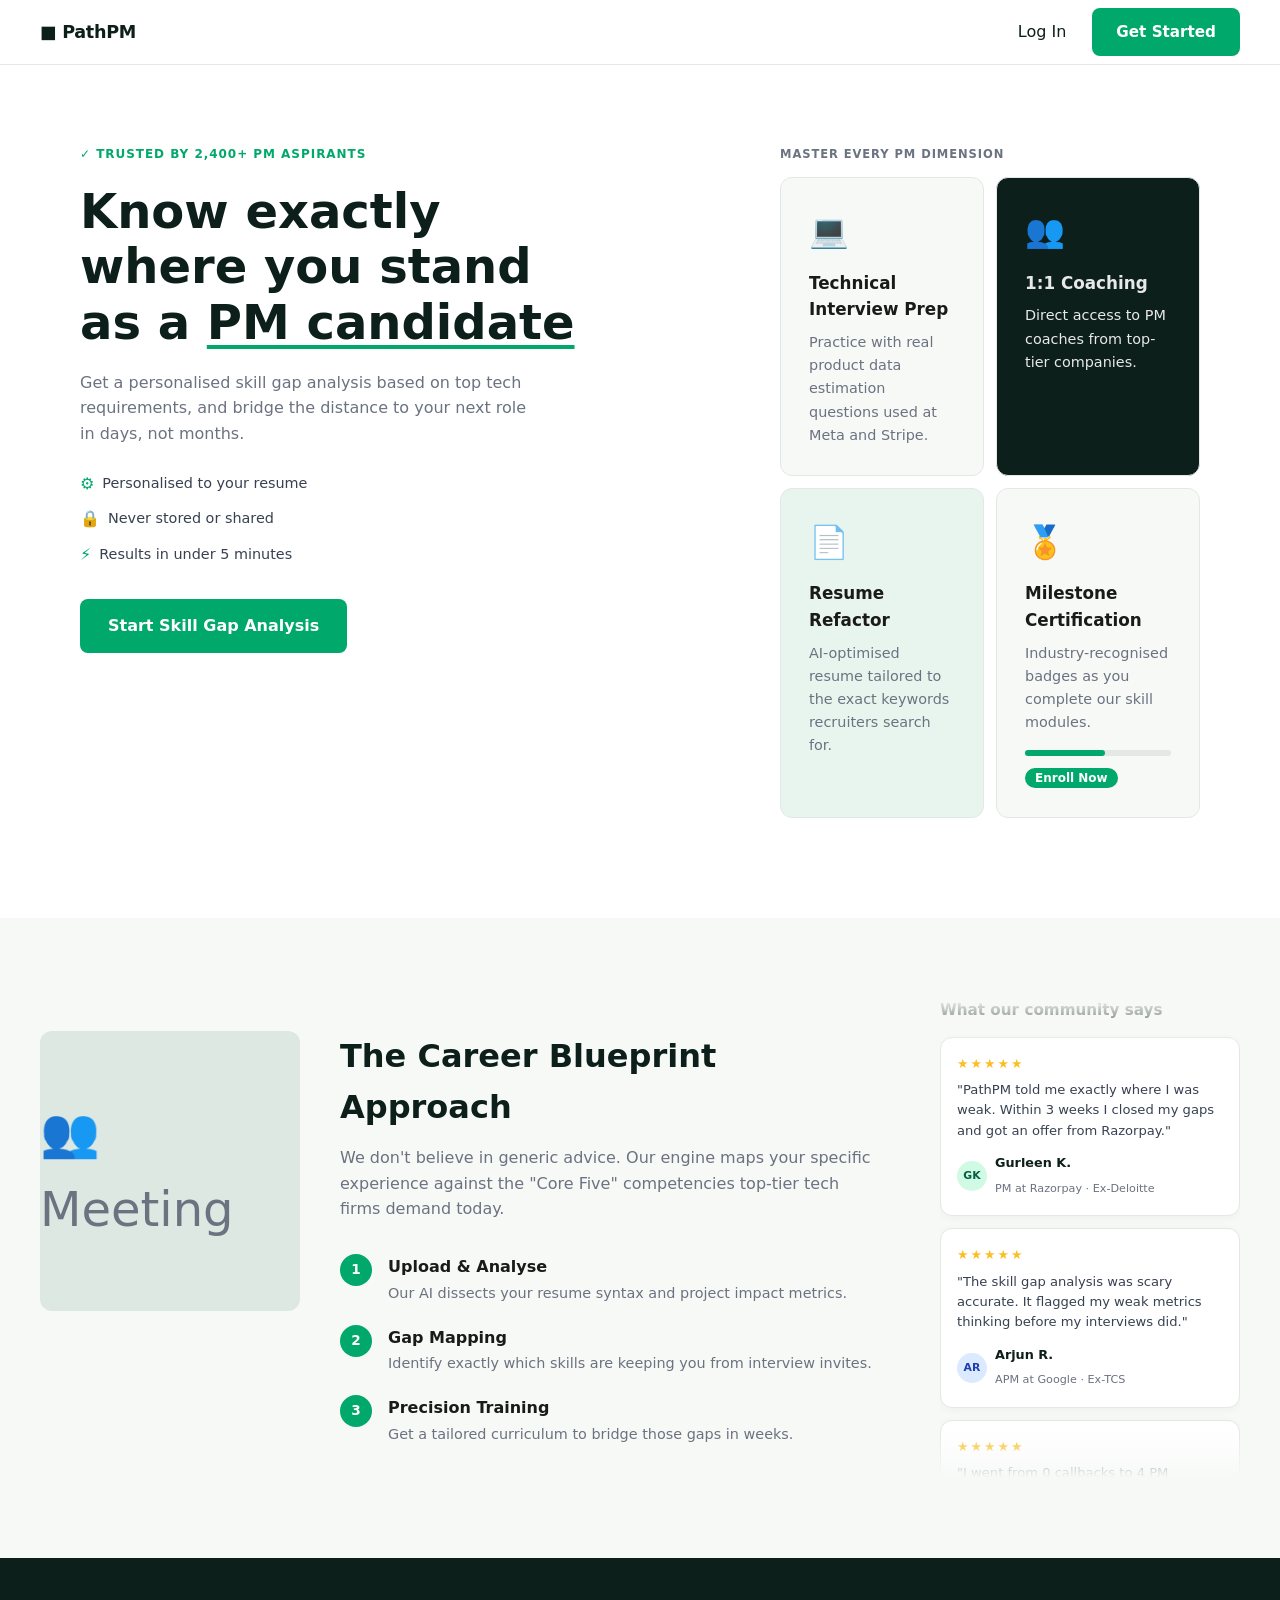
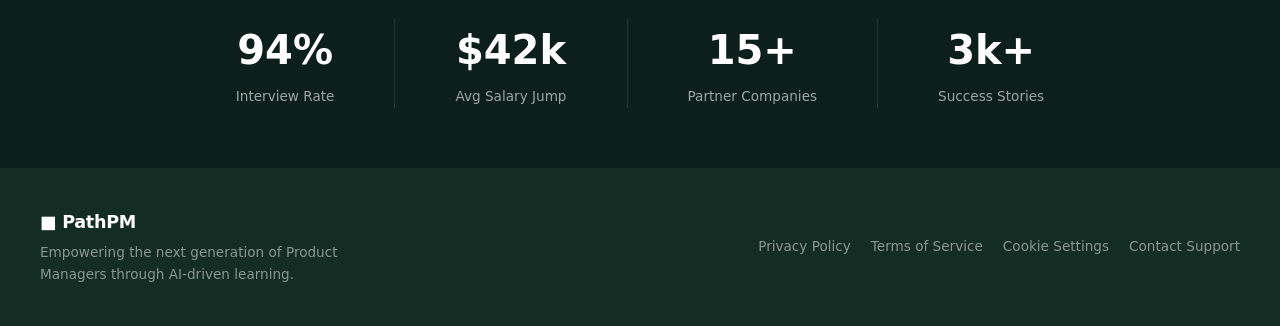
==== index.html @ 82db9204 "Initial commit: PathPM web app" ====
<!DOCTYPE html>
<html lang="en">
<head>
  <meta charset="UTF-8" />
  <meta name="viewport" content="width=device-width, initial-scale=1.0" />
  <title>PathPM – Know Your PM Standing</title>
  <link rel="stylesheet" href="styles.css" />
</head>
<body>

  <!-- NAV -->
  <nav class="navbar">
    <div class="nav-inner">
      <a href="index.html" class="logo">&#9632; PathPM</a>
      <div class="nav-actions">
        <a href="auth.html" class="btn-ghost">Log In</a>
        <a href="auth.html" class="btn-primary">Get Started</a>
      </div>
    </div>
  </nav>

  <!-- HERO -->
  <section class="hero">
    <div class="hero-left">
      <p class="trusted-badge">&#10003; TRUSTED BY 2,400+ PM ASPIRANTS</p>
      <h1>Know exactly where you stand as a <span class="underline-green">PM candidate</span></h1>
      <p class="hero-sub">Get a personalised skill gap analysis based on top tech requirements, and bridge the distance to your next role in days, not months.</p>
      <ul class="hero-features">
        <li><span class="icon-green">&#9881;</span> Personalised to your resume</li>
        <li><span class="icon-green">&#128274;</span> Never stored or shared</li>
        <li><span class="icon-green">&#9889;</span> Results in under 5 minutes</li>
      </ul>
      <div class="hero-ctas">
        <a href="auth.html" class="btn-primary large">Start Skill Gap Analysis</a>
      </div>
    </div>

    <!-- MASTER EVERY PM DIMENSION -->
    <div class="hero-right hero-dim-right">
      <p class="dim-hero-label"><strong>Master every PM dimension</strong></p>
      <div class="dim-grid-hero">
        <div class="dim-card light">
          <div class="dim-icon">&#128187;</div>
          <h3>Technical Interview Prep</h3>
          <p>Practice with real product data estimation questions used at Meta and Stripe.</p>
        </div>
        <div class="dim-card dark">
          <div class="dim-icon">&#128101;</div>
          <h3>1:1 Coaching</h3>
          <p>Direct access to PM coaches from top-tier companies.</p>
        </div>
        <div class="dim-card mid">
          <div class="dim-icon">&#128196;</div>
          <h3>Resume Refactor</h3>
          <p>AI-optimised resume tailored to the exact keywords recruiters search for.</p>
        </div>
        <div class="dim-card light">
          <div class="dim-icon">&#127941;</div>
          <h3>Milestone Certification</h3>
          <p>Industry-recognised badges as you complete our skill modules.</p>
          <div class="cert-bar"><div class="cert-fill"></div></div>
          <span class="cert-tag">Enroll Now</span>
        </div>
      </div>
    </div>
  </section>

  <!-- BLUEPRINT + TESTIMONIALS -->
  <section class="blueprint">
    <div class="section-inner blueprint-with-testimonials">

      <div class="blueprint-block">
        <div class="blueprint-img">
          <div class="img-placeholder">&#128101; Meeting</div>
        </div>
        <div class="blueprint-content">
          <h2>The Career Blueprint Approach</h2>
          <p class="blueprint-sub">We don't believe in generic advice. Our engine maps your specific experience against the "Core Five" competencies top-tier tech firms demand today.</p>
          <ol class="steps">
            <li>
              <span class="step-num">1</span>
              <div>
                <strong>Upload &amp; Analyse</strong>
                <p>Our AI dissects your resume syntax and project impact metrics.</p>
              </div>
            </li>
            <li>
              <span class="step-num">2</span>
              <div>
                <strong>Gap Mapping</strong>
                <p>Identify exactly which skills are keeping you from interview invites.</p>
              </div>
            </li>
            <li>
              <span class="step-num">3</span>
              <div>
                <strong>Precision Training</strong>
                <p>Get a tailored curriculum to bridge those gaps in weeks.</p>
              </div>
            </li>
          </ol>
        </div>
      </div>

      <!-- TESTIMONIALS TICKER -->
      <div class="testimonials-ticker blueprint-ticker">
        <p class="ticker-heading">What our community says</p>
        <div class="ticker-track">
          <div class="tcard">
            <div class="tcard-stars">&#9733;&#9733;&#9733;&#9733;&#9733;</div>
            <p>"PathPM told me exactly where I was weak. Within 3 weeks I closed my gaps and got an offer from Razorpay."</p>
            <div class="tcard-author">
              <div class="tcard-avatar" style="background:#d1fae5;color:#065f46;">GK</div>
              <div><strong>Gurleen K.</strong><span>PM at Razorpay · Ex-Deloitte</span></div>
            </div>
          </div>
          <div class="tcard">
            <div class="tcard-stars">&#9733;&#9733;&#9733;&#9733;&#9733;</div>
            <p>"The skill gap analysis was scary accurate. It flagged my weak metrics thinking before my interviews did."</p>
            <div class="tcard-author">
              <div class="tcard-avatar" style="background:#dbeafe;color:#1e40af;">AR</div>
              <div><strong>Arjun R.</strong><span>APM at Google · Ex-TCS</span></div>
            </div>
          </div>
          <div class="tcard">
            <div class="tcard-stars">&#9733;&#9733;&#9733;&#9733;&#9733;</div>
            <p>"I went from 0 callbacks to 4 PM interviews in a month. The tailored resume alone was worth it."</p>
            <div class="tcard-author">
              <div class="tcard-avatar" style="background:#fce7f3;color:#9d174d;">SM</div>
              <div><strong>Sneha M.</strong><span>PM at Swiggy · Ex-Infosys</span></div>
            </div>
          </div>
          <div class="tcard">
            <div class="tcard-stars">&#9733;&#9733;&#9733;&#9733;&#9733;</div>
            <p>"The AI conversation felt like talking to a senior PM who actually understood my background. Not a generic chatbot."</p>
            <div class="tcard-author">
              <div class="tcard-avatar" style="background:#ffedd5;color:#9a3412;">RV</div>
              <div><strong>Rahul V.</strong><span>Growth PM at CRED · Ex-Wipro</span></div>
            </div>
          </div>
          <div class="tcard">
            <div class="tcard-stars">&#9733;&#9733;&#9733;&#9733;&#9733;</div>
            <p>"$42k salary jump in 8 months. PathPM's roadmap kept me on track even when I felt like giving up."</p>
            <div class="tcard-author">
              <div class="tcard-avatar" style="background:#f3e8ff;color:#6b21a8;">PT</div>
              <div><strong>Priya T.</strong><span>Senior PM at Flipkart</span></div>
            </div>
          </div>
          <div class="tcard">
            <div class="tcard-stars">&#9733;&#9733;&#9733;&#9733;&#9733;</div>
            <p>"Coming from a non-tech background I was intimidated. PathPM built my confidence step by step. Landed FAANG."</p>
            <div class="tcard-author">
              <div class="tcard-avatar" style="background:#fef9c3;color:#713f12;">KS</div>
              <div><strong>Karan S.</strong><span>PM at Amazon · Ex-Banking</span></div>
            </div>
          </div>
          <!-- Duplicate for seamless loop -->
          <div class="tcard">
            <div class="tcard-stars">&#9733;&#9733;&#9733;&#9733;&#9733;</div>
            <p>"PathPM told me exactly where I was weak. Within 3 weeks I closed my gaps and got an offer from Razorpay."</p>
            <div class="tcard-author">
              <div class="tcard-avatar" style="background:#d1fae5;color:#065f46;">GK</div>
              <div><strong>Gurleen K.</strong><span>PM at Razorpay · Ex-Deloitte</span></div>
            </div>
          </div>
          <div class="tcard">
            <div class="tcard-stars">&#9733;&#9733;&#9733;&#9733;&#9733;</div>
            <p>"The skill gap analysis was scary accurate. It flagged my weak metrics thinking before my interviews did."</p>
            <div class="tcard-author">
              <div class="tcard-avatar" style="background:#dbeafe;color:#1e40af;">AR</div>
              <div><strong>Arjun R.</strong><span>APM at Google · Ex-TCS</span></div>
            </div>
          </div>
          <div class="tcard">
            <div class="tcard-stars">&#9733;&#9733;&#9733;&#9733;&#9733;</div>
            <p>"I went from 0 callbacks to 4 PM interviews in a month. The tailored resume alone was worth it."</p>
            <div class="tcard-author">
              <div class="tcard-avatar" style="background:#fce7f3;color:#9d174d;">SM</div>
              <div><strong>Sneha M.</strong><span>PM at Swiggy · Ex-Infosys</span></div>
            </div>
          </div>
          <div class="tcard">
            <div class="tcard-stars">&#9733;&#9733;&#9733;&#9733;&#9733;</div>
            <p>"The AI conversation felt like talking to a senior PM who actually understood my background. Not a generic chatbot."</p>
            <div class="tcard-author">
              <div class="tcard-avatar" style="background:#ffedd5;color:#9a3412;">RV</div>
              <div><strong>Rahul V.</strong><span>Growth PM at CRED · Ex-Wipro</span></div>
            </div>
          </div>
          <div class="tcard">
            <div class="tcard-stars">&#9733;&#9733;&#9733;&#9733;&#9733;</div>
            <p>"$42k salary jump in 8 months. PathPM's roadmap kept me on track even when I felt like giving up."</p>
            <div class="tcard-author">
              <div class="tcard-avatar" style="background:#f3e8ff;color:#6b21a8;">PT</div>
              <div><strong>Priya T.</strong><span>Senior PM at Flipkart</span></div>
            </div>
          </div>
          <div class="tcard">
            <div class="tcard-stars">&#9733;&#9733;&#9733;&#9733;&#9733;</div>
            <p>"Coming from a non-tech background I was intimidated. PathPM built my confidence step by step. Landed FAANG."</p>
            <div class="tcard-author">
              <div class="tcard-avatar" style="background:#fef9c3;color:#713f12;">KS</div>
              <div><strong>Karan S.</strong><span>PM at Amazon · Ex-Banking</span></div>
            </div>
          </div>
        </div>
      </div>

    </div>
  </section>

  <!-- STATS -->
  <section class="stats">
    <div class="stat"><span class="stat-num">94%</span><span class="stat-label">Interview Rate</span></div>
    <div class="stat"><span class="stat-num">$42k</span><span class="stat-label">Avg Salary Jump</span></div>
    <div class="stat"><span class="stat-num">15+</span><span class="stat-label">Partner Companies</span></div>
    <div class="stat"><span class="stat-num">3k+</span><span class="stat-label">Success Stories</span></div>
  </section>

  <!-- FOOTER -->
  <footer class="footer">
    <div class="footer-inner">
      <div class="footer-brand">
        <span class="logo">&#9632; PathPM</span>
        <p>Empowering the next generation of Product Managers through AI-driven learning.</p>
      </div>
      <div class="footer-links">
        <a href="#">Privacy Policy</a>
        <a href="#">Terms of Service</a>
        <a href="#">Cookie Settings</a>
        <a href="#">Contact Support</a>
      </div>
    </div>
  </footer>

</body>
</html>
---- styles.css ----
/* ===== RESET & BASE ===== */
*, *::before, *::after { box-sizing: border-box; margin: 0; padding: 0; }
body { font-family: 'Segoe UI', system-ui, -apple-system, sans-serif; color: #1a1a1a; background: #fff; line-height: 1.6; }
a { text-decoration: none; color: inherit; }
ul { list-style: none; }

/* ===== TOKENS ===== */
:root {
  --green: #00a86b;
  --green-dark: #007a4d;
  --dark: #0d1f1a;
  --dark2: #132d24;
  --light-bg: #f7f9f7;
  --border: #e4e8e4;
  --text-muted: #6b7280;
  --radius: 12px;
}

/* ===== BUTTONS ===== */
.btn-primary {
  background: var(--green);
  color: #fff;
  padding: 12px 24px;
  border-radius: 8px;
  font-weight: 600;
  font-size: 0.95rem;
  border: none;
  cursor: pointer;
  transition: background 0.2s;
  display: inline-block;
  white-space: nowrap;
}
.btn-primary:hover { background: var(--green-dark); }
.btn-primary.large { padding: 14px 28px; font-size: 1rem; }
.btn-primary.small { padding: 8px 16px; font-size: 0.85rem; }
.btn-primary.full { width: 100%; text-align: center; margin-top: 8px; }

.btn-ghost {
  color: var(--dark);
  padding: 10px 18px;
  border-radius: 8px;
  font-weight: 500;
  border: none;
  cursor: pointer;
  transition: background 0.2s;
  display: inline-block;
}
.btn-ghost:hover { background: var(--light-bg); }

.btn-outline {
  background: transparent;
  color: var(--dark);
  padding: 12px 24px;
  border-radius: 8px;
  font-weight: 600;
  font-size: 0.95rem;
  border: 2px solid var(--border);
  cursor: pointer;
  transition: border-color 0.2s;
  display: inline-block;
}
.btn-outline:hover { border-color: var(--green); }
.btn-outline.large { padding: 14px 28px; font-size: 1rem; }

/* ===== NAVBAR ===== */
.navbar {
  position: sticky; top: 0; z-index: 100;
  background: #fff;
  border-bottom: 1px solid var(--border);
  padding: 0 40px;
}
.nav-inner {
  max-width: 1200px; margin: 0 auto;
  display: flex; align-items: center; gap: 32px;
  height: 64px;
}
.logo { font-weight: 700; font-size: 1.1rem; color: var(--dark); letter-spacing: -0.3px; }
.nav-actions { display: flex; align-items: center; gap: 8px; margin-left: auto; }

/* ===== HERO ===== */
.hero {
  max-width: 1200px; margin: 0 auto;
  padding: 80px 40px 100px;
  display: flex; align-items: flex-start; gap: 60px;
}
.hero-left { flex: 1; }
.trusted-badge {
  font-size: 0.75rem; font-weight: 600; letter-spacing: 0.08em;
  color: var(--green); margin-bottom: 20px;
}
.hero-left h1 {
  font-size: 3rem; font-weight: 800; line-height: 1.15;
  color: var(--dark); margin-bottom: 20px; max-width: 520px;
}
.underline-green {
  text-decoration: underline;
  text-decoration-color: var(--green);
  text-underline-offset: 6px;
}
.hero-sub { color: var(--text-muted); font-size: 1rem; max-width: 460px; margin-bottom: 24px; }
.hero-features { display: flex; flex-direction: column; gap: 10px; margin-bottom: 32px; }
.hero-features li { display: flex; align-items: center; gap: 8px; font-size: 0.9rem; color: #374151; }
.icon-green { color: var(--green); font-size: 1rem; }
.hero-ctas { display: flex; gap: 12px; flex-wrap: wrap; }

/* HERO RIGHT — PM DIMENSIONS GRID */
.hero-right { flex: 0 0 420px; }
.hero-dim-right { display: flex; flex-direction: column; gap: 14px; }
.dim-hero-label { font-size: 0.72rem; font-weight: 700; letter-spacing: 0.08em; color: var(--text-muted); text-transform: uppercase; }
.dim-grid-hero { display: grid; grid-template-columns: 1fr 1fr; gap: 12px; }

/* BLUEPRINT + TESTIMONIALS SIDE BY SIDE */
.blueprint-with-testimonials { display: flex; gap: 48px; align-items: flex-start; }
.blueprint-block { flex: 1; display: flex; gap: 40px; align-items: flex-start; }

/* TESTIMONIAL TICKER (blueprint section) */
.blueprint-ticker { flex: 0 0 300px; }
.ticker-heading { font-size: 0.95rem; font-weight: 700; color: var(--dark); margin-bottom: 14px; }
.testimonials-ticker { overflow: hidden; position: relative; height: 480px; }
.testimonials-ticker::before,
.testimonials-ticker::after {
  content: ''; position: absolute; left: 0; right: 0; z-index: 2; pointer-events: none;
}
.testimonials-ticker::before { top: 0; height: 48px; background: linear-gradient(to bottom, var(--light-bg), transparent); }
.testimonials-ticker::after  { bottom: 0; height: 48px; background: linear-gradient(to top, var(--light-bg), transparent); }

.ticker-track {
  display: flex; flex-direction: column; gap: 12px;
  animation: tickerScroll 30s linear infinite;
}
.ticker-track:hover { animation-play-state: paused; }

@keyframes tickerScroll {
  0%   { transform: translateY(0); }
  100% { transform: translateY(-50%); }
}

.tcard {
  background: #fff; border: 1px solid var(--border);
  border-radius: 12px; padding: 16px;
  box-shadow: 0 2px 8px rgba(0,0,0,0.04);
}
.tcard-stars { color: #fbbf24; letter-spacing: 2px; font-size: 0.8rem; margin-bottom: 6px; }
.tcard p { font-size: 0.82rem; color: #374151; line-height: 1.55; margin-bottom: 12px; }
.tcard-author { display: flex; align-items: center; gap: 8px; }
.tcard-avatar { width: 30px; height: 30px; border-radius: 50%; font-size: 0.68rem; font-weight: 700; display: flex; align-items: center; justify-content: center; flex-shrink: 0; }
.tcard-author strong { display: block; font-size: 0.8rem; font-weight: 700; color: var(--dark); }
.tcard-author span { font-size: 0.7rem; color: var(--text-muted); }

/* READINESS CARD (kept for other uses) */
.card {
  background: #fff;
  border: 1px solid var(--border);
  border-radius: var(--radius);
  padding: 24px;
  box-shadow: 0 4px 24px rgba(0,0,0,0.07);
}
.readiness-card .card-header { display: flex; justify-content: space-between; align-items: center; margin-bottom: 20px; }
.card-title { font-weight: 700; font-size: 0.95rem; }
.card-sub { font-size: 0.75rem; color: var(--text-muted); }
.score-row { display: flex; align-items: center; gap: 16px; margin-bottom: 20px; }
.score-circle {
  width: 72px; height: 72px;
  border-radius: 50%;
  background: conic-gradient(var(--green) 0% 78%, var(--border) 78% 100%);
  display: flex; flex-direction: column;
  align-items: center; justify-content: center;
  font-size: 1.4rem; font-weight: 800; color: var(--dark);
  position: relative;
}
.score-circle span { font-size: 0.65rem; font-weight: 500; color: var(--text-muted); }
.score-badge { background: #d1fae5; color: #065f46; padding: 4px 12px; border-radius: 20px; font-size: 0.8rem; font-weight: 600; }
.section-label { font-size: 0.75rem; font-weight: 600; text-transform: uppercase; letter-spacing: 0.05em; color: var(--text-muted); margin-bottom: 8px; }
.strengths ul { font-size: 0.85rem; color: #374151; display: flex; flex-direction: column; gap: 4px; margin-bottom: 16px; }
.strengths li { color: #374151; }
.gap-tags { display: flex; gap: 6px; flex-wrap: wrap; margin-bottom: 16px; }
.tag { padding: 4px 10px; border-radius: 20px; font-size: 0.75rem; font-weight: 600; }
.tag.red { background: #fee2e2; color: #991b1b; }
.tag.orange { background: #ffedd5; color: #9a3412; }
.tag.yellow { background: #fef9c3; color: #713f12; }
.card-cta { text-align: center; }

/* ===== BLUEPRINT ===== */
.blueprint { background: var(--light-bg); padding: 80px 40px; }
.section-inner {
  max-width: 1200px; margin: 0 auto;
  display: flex; align-items: center; gap: 60px;
}
.blueprint-img {
  flex: 0 0 260px; height: 280px;
  background: #dde8e3; border-radius: var(--radius);
  display: flex; align-items: center; justify-content: center;
  font-size: 3rem; color: var(--text-muted);
}
.blueprint-content { flex: 1; }
.blueprint-content h2 { font-size: 2rem; font-weight: 800; color: var(--dark); margin-bottom: 12px; }
.blueprint-sub { color: var(--text-muted); margin-bottom: 32px; }
.steps { display: flex; flex-direction: column; gap: 20px; }
.steps li { display: flex; align-items: flex-start; gap: 16px; }
.step-num {
  background: var(--green); color: #fff;
  width: 32px; height: 32px; border-radius: 50%;
  display: flex; align-items: center; justify-content: center;
  font-weight: 700; font-size: 0.85rem; flex-shrink: 0;
}
.steps strong { display: block; font-weight: 700; margin-bottom: 2px; }
.steps p { font-size: 0.9rem; color: var(--text-muted); }

/* ===== STATS ===== */
.stats {
  display: flex; justify-content: center; gap: 0;
  background: var(--dark); padding: 60px 40px;
}
.stat {
  display: flex; flex-direction: column; align-items: center;
  padding: 0 60px; border-right: 1px solid rgba(255,255,255,0.1);
}
.stat:last-child { border-right: none; }
.stat-num { font-size: 2.5rem; font-weight: 800; color: #fff; }
.stat-label { font-size: 0.85rem; color: rgba(255,255,255,0.6); margin-top: 4px; }

/* ===== DIMENSIONS ===== */
.dimensions { padding: 80px 40px; max-width: 1200px; margin: 0 auto; }
.dimensions h2 { font-size: 2rem; font-weight: 800; text-align: center; color: var(--dark); }
.dim-sub { text-align: center; color: var(--text-muted); margin: 8px 0 40px; }
.dim-grid { display: grid; grid-template-columns: repeat(2, 1fr); gap: 20px; }
.dim-card {
  border-radius: var(--radius); padding: 28px;
  border: 1px solid var(--border);
}
.dim-card.light { background: var(--light-bg); }
.dim-card.dark { background: var(--dark); color: #fff; }
.dim-card.dark h3, .dim-card.dark p { color: rgba(255,255,255,0.9); }
.dim-card.mid { background: #e8f5ee; }
.dim-icon { font-size: 2rem; margin-bottom: 12px; }
.dim-card h3 { font-size: 1.05rem; font-weight: 700; margin-bottom: 8px; }
.dim-card p { font-size: 0.9rem; color: var(--text-muted); }
.cert-bar { background: var(--border); height: 6px; border-radius: 3px; margin: 16px 0 8px; }
.cert-fill { background: var(--green); width: 55%; height: 100%; border-radius: 3px; }
.cert-tag { background: var(--green); color: #fff; font-size: 0.75rem; font-weight: 600; padding: 3px 10px; border-radius: 20px; }

/* ===== FOOTER ===== */
.footer { background: var(--dark2); padding: 40px; }
.footer-inner { max-width: 1200px; margin: 0 auto; display: flex; justify-content: space-between; align-items: center; gap: 24px; }
.footer-brand .logo { color: #fff; }
.footer-brand p { color: rgba(255,255,255,0.5); font-size: 0.85rem; margin-top: 6px; max-width: 300px; }
.footer-links { display: flex; gap: 20px; flex-wrap: wrap; }
.footer-links a { color: rgba(255,255,255,0.5); font-size: 0.85rem; transition: color 0.2s; }
.footer-links a:hover { color: #fff; }

/* ===== AUTH PAGE ===== */
.auth-page { min-height: 100vh; }
.auth-layout { display: flex; min-height: 100vh; }

/* LEFT */
.auth-left {
  flex: 0 0 480px;
  background: var(--dark);
  padding: 40px;
  display: flex; flex-direction: column; gap: 32px;
  color: #fff;
}
.auth-logo { color: #fff; font-size: 1.1rem; }
.auth-left-content { flex: 1; display: flex; flex-direction: column; justify-content: center; }
.badge-pill {
  display: inline-block;
  background: rgba(0,168,107,0.2);
  color: #4ade80;
  font-size: 0.7rem; font-weight: 700; letter-spacing: 0.08em;
  padding: 5px 12px; border-radius: 20px; margin-bottom: 20px;
}
.auth-left h2 { font-size: 2rem; font-weight: 800; line-height: 1.25; margin-bottom: 12px; }
.auth-left-sub { color: rgba(255,255,255,0.6); font-size: 0.95rem; margin-bottom: 32px; }
.auth-features { display: flex; flex-direction: column; gap: 20px; margin-bottom: 40px; }
.auth-features li { display: flex; align-items: flex-start; gap: 14px; }
.feat-icon { font-size: 1.4rem; margin-top: 2px; }
.auth-features strong { display: block; font-weight: 600; color: #fff; }
.auth-features p { font-size: 0.85rem; color: rgba(255,255,255,0.5); margin-top: 2px; }
.testimonial {
  background: rgba(255,255,255,0.06);
  border-radius: var(--radius);
  padding: 20px;
  border: 1px solid rgba(255,255,255,0.1);
}
.stars { color: #fbbf24; margin-bottom: 8px; letter-spacing: 2px; }
.testimonial p { font-size: 0.85rem; color: rgba(255,255,255,0.8); margin-bottom: 14px; }
.testimonial-author { display: flex; align-items: center; gap: 10px; }
.avatar {
  width: 36px; height: 36px; border-radius: 50%;
  background: var(--green); color: #fff;
  display: flex; align-items: center; justify-content: center;
  font-weight: 700; font-size: 0.9rem;
}
.testimonial-author strong { display: block; font-size: 0.85rem; color: #fff; }
.testimonial-author span { font-size: 0.75rem; color: rgba(255,255,255,0.5); }

/* RIGHT */
.auth-right {
  flex: 1;
  display: flex; flex-direction: column;
  align-items: center; justify-content: center;
  padding: 40px; background: #fff;
}
.back-link {
  align-self: flex-start;
  font-size: 0.85rem; color: var(--text-muted);
  margin-bottom: 32px; transition: color 0.2s;
}
.back-link:hover { color: var(--dark); }
.auth-box { width: 100%; max-width: 420px; }

/* TABS */
.auth-tabs { display: flex; gap: 4px; background: var(--light-bg); border-radius: 8px; padding: 4px; margin-bottom: 28px; }
.tab-btn {
  flex: 1; padding: 10px; border: none; background: transparent;
  border-radius: 6px; font-weight: 600; font-size: 0.9rem;
  cursor: pointer; color: var(--text-muted); transition: all 0.2s;
}
.tab-btn.active { background: #fff; color: var(--dark); box-shadow: 0 1px 4px rgba(0,0,0,0.1); }

/* FORMS */
.auth-form h3 { font-size: 1.4rem; font-weight: 800; color: var(--dark); margin-bottom: 4px; }
.form-sub { color: var(--text-muted); font-size: 0.9rem; margin-bottom: 20px; }
.hidden { display: none !important; }

.btn-google {
  width: 100%; display: flex; align-items: center; justify-content: center; gap: 10px;
  padding: 12px; border: 1px solid var(--border); border-radius: 8px;
  background: #fff; font-weight: 600; font-size: 0.9rem; cursor: pointer;
  transition: background 0.2s; color: var(--dark);
}
.btn-google:hover { background: var(--light-bg); }

.divider { display: flex; align-items: center; gap: 12px; margin: 18px 0; color: var(--text-muted); font-size: 0.8rem; }
.divider::before, .divider::after { content: ''; flex: 1; height: 1px; background: var(--border); }

.form-group { margin-bottom: 16px; }
.form-group label { display: block; font-size: 0.72rem; font-weight: 700; letter-spacing: 0.07em; color: var(--text-muted); margin-bottom: 6px; }
.form-group input {
  width: 100%; padding: 12px 14px;
  border: 1px solid var(--border); border-radius: 8px;
  font-size: 0.95rem; color: var(--dark);
  transition: border-color 0.2s; outline: none;
}
.form-group input:focus { border-color: var(--green); box-shadow: 0 0 0 3px rgba(0,168,107,0.12); }
.form-group input::placeholder { color: #c0c7c4; }

.password-wrap { position: relative; }
.password-wrap input { padding-right: 56px; }
.toggle-pw {
  position: absolute; right: 12px; top: 50%; transform: translateY(-50%);
  background: none; border: none; font-size: 0.8rem; font-weight: 600;
  color: var(--text-muted); cursor: pointer;
}
.toggle-pw:hover { color: var(--dark); }

.checkbox-label {
  display: flex; align-items: flex-start; gap: 10px;
  font-size: 0.85rem; color: var(--text-muted); margin-bottom: 16px; cursor: pointer;
}
.checkbox-label input { margin-top: 3px; accent-color: var(--green); }
.checkbox-label a { color: var(--green); text-decoration: underline; }

.forgot-row { text-align: right; margin-bottom: 4px; }
.forgot-link { font-size: 0.85rem; color: var(--green); }
.forgot-link:hover { text-decoration: underline; }

.switch-link { text-align: center; font-size: 0.85rem; color: var(--text-muted); margin-top: 16px; }
.switch-link a { color: var(--green); font-weight: 600; }
.switch-link a:hover { text-decoration: underline; }

/* TOAST */
.toast {
  position: fixed; bottom: 28px; right: 28px;
  background: var(--dark);
  color: #fff;
  padding: 14px 20px;
  border-radius: 10px;
  display: flex; align-items: center; gap: 10px;
  font-size: 0.9rem; font-weight: 600;
  box-shadow: 0 8px 32px rgba(0,0,0,0.2);
  animation: slideUp 0.3s ease;
  z-index: 999;
}
.toast.hidden { display: none; }
.toast-icon { color: var(--green); font-size: 1rem; }

@keyframes slideUp {
  from { opacity: 0; transform: translateY(16px); }
  to { opacity: 1; transform: translateY(0); }
}

/* ===== RESPONSIVE ===== */
@media (max-width: 900px) {
  .hero { flex-direction: column; padding: 48px 24px; }
  .hero-right { width: 100%; }
  .hero-left h1 { font-size: 2.2rem; }
  .section-inner { flex-direction: column; }
  .blueprint-img { flex: none; width: 100%; }
  .dim-grid { grid-template-columns: 1fr; }
  .stats { flex-wrap: wrap; gap: 20px; }
  .stat { border-right: none; padding: 0 30px; }
  .auth-layout { flex-direction: column; }
  .auth-left { flex: none; min-height: auto; }
  .footer-inner { flex-direction: column; text-align: center; }
  .footer-links { justify-content: center; }
}

/* ===== ONBOARDING NAV ===== */
.onboarding-page { background: #fff; min-height: 100vh; }
.onboarding-nav {
  display: flex; align-items: center; gap: 24px;
  padding: 0 40px; height: 64px;
  border-bottom: 1px solid var(--border);
  position: relative;
}
.on-logo { font-weight: 700; font-size: 1rem; color: var(--dark); display: flex; align-items: center; gap: 6px; }
.logo-dot { width: 10px; height: 10px; background: var(--green); border-radius: 50%; display: inline-block; }

.stepper { display: flex; align-items: center; gap: 0; flex: 1; justify-content: center; }
.step { display: flex; align-items: center; gap: 8px; }
.step-bubble {
  width: 28px; height: 28px; border-radius: 50%;
  background: var(--border); color: var(--text-muted);
  font-size: 0.8rem; font-weight: 700;
  display: flex; align-items: center; justify-content: center;
  transition: all 0.3s;
}
.step-bubble.active { background: var(--green); color: #fff; }
.step-bubble.pulse { animation: pulse 1.5s infinite; }
.step-name { font-size: 0.82rem; font-weight: 600; color: var(--dark); }
.step-name.muted { color: var(--text-muted); font-weight: 400; }
.step-line { width: 60px; height: 1px; background: var(--border); margin: 0 8px; }

.nav-user { display: flex; align-items: center; gap: 10px; margin-left: auto; }
.user-name { font-size: 0.85rem; font-weight: 500; }
.user-avatar {
  width: 34px; height: 34px; border-radius: 50%;
  background: var(--green); color: #fff;
  font-size: 0.8rem; font-weight: 700;
  display: flex; align-items: center; justify-content: center;
}

/* UPLOAD PAGE */
.onboarding-main {
  max-width: 680px; margin: 0 auto;
  padding: 60px 24px; text-align: center;
}
.step-badge {
  display: inline-block;
  background: #f0fdf4; color: var(--green);
  border: 1px solid #bbf7d0;
  font-size: 0.78rem; font-weight: 600;
  padding: 5px 14px; border-radius: 20px; margin-bottom: 20px;
}
.onboarding-title { font-size: 2.4rem; font-weight: 800; color: var(--dark); margin-bottom: 12px; }
.onboarding-sub { color: var(--text-muted); font-size: 1rem; max-width: 480px; margin: 0 auto 36px; }

.upload-card {
  background: #fff; border: 1px solid var(--border);
  border-radius: 16px; padding: 36px;
  box-shadow: 0 4px 24px rgba(0,0,0,0.05);
}

.drop-zone {
  border: 2px dashed #86efca;
  border-radius: 12px; padding: 48px 24px;
  cursor: pointer; transition: all 0.2s;
  background: #f9fefb; margin-bottom: 20px;
  position: relative;
}
.drop-zone:hover, .drop-zone.drag-over {
  border-color: var(--green);
  background: #f0fdf4;
}
.drop-zone.has-file { border-color: var(--green); background: #f0fdf4; }
.drop-icon { margin-bottom: 14px; }
.drop-title { font-size: 1rem; font-weight: 700; color: var(--dark); margin-bottom: 6px; }
.drop-sub { font-size: 0.9rem; color: var(--text-muted); margin-bottom: 8px; }
.link-green { color: var(--green); text-decoration: underline; font-weight: 600; }
.drop-hint { font-size: 0.72rem; font-weight: 600; letter-spacing: 0.06em; color: #9ca3af; }

.file-selected {
  margin-top: 14px; display: flex; align-items: center;
  gap: 8px; justify-content: center;
  background: #fff; border: 1px solid var(--border);
  border-radius: 8px; padding: 8px 14px; font-size: 0.88rem; font-weight: 600;
}
.file-icon { font-size: 1.1rem; }
.remove-file {
  background: none; border: none; cursor: pointer;
  color: var(--text-muted); font-size: 0.85rem; margin-left: 4px;
}
.remove-file:hover { color: #ef4444; }

.privacy-note {
  display: flex; align-items: center; justify-content: center; gap: 6px;
  font-size: 0.82rem; color: var(--text-muted); margin-bottom: 20px;
}

.upload-error { font-size: 0.83rem; font-weight: 600; color: #dc2626; background: #fef2f2; border: 1px solid #fecaca; border-radius: 8px; padding: 10px 14px; margin-bottom: 10px; }
.drop-zone.shake { animation: shake 0.4s ease; }
@keyframes shake {
  0%, 100% { transform: translateX(0); }
  20%       { transform: translateX(-6px); }
  40%       { transform: translateX(6px); }
  60%       { transform: translateX(-4px); }
  80%       { transform: translateX(4px); }
}

.btn-upload {
  width: 100%; padding: 16px;
  background: var(--green); color: #fff;
  border: none; border-radius: 50px;
  font-size: 1rem; font-weight: 700; cursor: pointer;
  transition: background 0.2s; margin-bottom: 16px;
}
.btn-upload:hover { background: var(--green-dark); }

.linkedin-link {
  display: flex; align-items: center; justify-content: center; gap: 6px;
  color: var(--green); font-size: 0.88rem; font-weight: 600;
  margin-bottom: 20px;
}
.linkedin-link:hover { text-decoration: underline; }

.skip-link { font-size: 0.82rem; color: var(--text-muted); margin-bottom: 24px; }

.trust-row {
  display: flex; justify-content: center; gap: 24px; flex-wrap: wrap;
  font-size: 0.78rem; color: var(--text-muted);
  border-top: 1px solid var(--border); padding-top: 20px;
}

/* MODAL */
.modal-overlay {
  position: fixed; inset: 0;
  background: rgba(0,0,0,0.4); z-index: 200;
  display: flex; align-items: center; justify-content: center;
}
.modal {
  background: #fff; border-radius: 14px; padding: 32px;
  width: 420px; max-width: 90vw;
  box-shadow: 0 16px 48px rgba(0,0,0,0.15);
}
.modal h3 { font-size: 1.2rem; font-weight: 700; margin-bottom: 16px; }
.modal input {
  width: 100%; padding: 12px 14px;
  border: 1px solid var(--border); border-radius: 8px;
  font-size: 0.95rem; outline: none; margin-bottom: 16px;
}
.modal input:focus { border-color: var(--green); }
.modal-actions { display: flex; justify-content: flex-end; gap: 10px; }

/* PROCESSING PAGE */
.processing-bg { background: #f4f8f6; }
.nav-progress-bar {
  position: absolute; bottom: 0; left: 0; right: 0;
  height: 3px; background: var(--border);
}
.nav-progress-fill {
  height: 100%; background: var(--green);
  width: 0%; transition: width 0.4s ease;
}

.processing-main {
  display: flex; align-items: center; justify-content: center;
  min-height: calc(100vh - 64px); padding: 40px 24px;
}
.processing-card {
  background: #fff; border-radius: 16px;
  padding: 48px 40px; max-width: 560px; width: 100%;
  box-shadow: 0 4px 32px rgba(0,0,0,0.07);
  text-align: center;
}
.resume-icon { margin-bottom: 24px; }
.processing-title { font-size: 1.6rem; font-weight: 800; color: var(--dark); margin-bottom: 10px; }
.processing-sub { color: var(--text-muted); font-size: 0.95rem; margin-bottom: 32px; }

.processing-steps { display: flex; flex-direction: column; gap: 12px; text-align: left; margin-bottom: 28px; }
.proc-step {
  display: flex; align-items: flex-start; gap: 12px;
  background: #f9fafb; border-radius: 10px; padding: 14px 16px;
  border: 1px solid var(--border);
  transition: all 0.4s;
}
.proc-step.completed { background: #f0fdf4; border-color: #bbf7d0; }
.proc-icon { width: 24px; height: 24px; flex-shrink: 0; display: flex; align-items: center; justify-content: center; margin-top: 1px; }
.proc-icon.pending .spinner {
  display: inline-block; width: 18px; height: 18px;
  border: 2px solid var(--border);
  border-top-color: var(--green);
  border-radius: 50%;
  animation: spin 0.8s linear infinite;
}
.proc-text strong { display: block; font-size: 0.9rem; font-weight: 700; color: var(--dark); margin-bottom: 2px; }
.proc-text span { font-size: 0.82rem; color: var(--text-muted); }

.extraction-progress { margin-bottom: 20px; }
.ep-header { display: flex; justify-content: space-between; font-size: 0.72rem; font-weight: 700; letter-spacing: 0.06em; color: var(--text-muted); margin-bottom: 8px; }
.ep-bar { background: var(--border); height: 8px; border-radius: 4px; overflow: hidden; }
.ep-fill { height: 100%; background: var(--green); border-radius: 4px; width: 0%; transition: width 0.4s ease; }

.secure-note { font-size: 0.8rem; color: var(--text-muted); background: #f9fafb; padding: 10px 14px; border-radius: 8px; border: 1px solid var(--border); }

.processing-footer { text-align: center; font-size: 0.75rem; color: #c0c7c4; padding: 16px; }

@keyframes spin { to { transform: rotate(360deg); } }
@keyframes pulse {
  0%, 100% { box-shadow: 0 0 0 0 rgba(0,168,107,0.4); }
  50% { box-shadow: 0 0 0 6px rgba(0,168,107,0); }
}

/* ===== CHOOSE ROLE (SCREEN 2.2) ===== */
.role-nav { justify-content: space-between; }
.done-bubble { background: var(--green) !important; color: #fff !important; font-size: 0.75rem !important; }
.step-line.filled { background: var(--green); }
.save-exit-btn {
  background: none; border: 1px solid var(--border);
  border-radius: 8px; padding: 8px 16px;
  font-size: 0.85rem; font-weight: 600; cursor: pointer;
  color: var(--dark); transition: background 0.2s;
}
.save-exit-btn:hover { background: var(--light-bg); }

/* Sign out button — onboarding nav */
.signout-btn {
  background: none; border: none;
  font-size: 0.82rem; font-weight: 500;
  color: var(--text-muted); cursor: pointer;
  padding: 6px 10px; border-radius: 6px;
  transition: color 0.2s, background 0.2s;
  white-space: nowrap;
}
.signout-btn:hover { color: #ef4444; background: #fef2f2; }

/* Sign out button — sidebar */
.signout-sidebar {
  background: none; border: none;
  display: flex; align-items: center; gap: 10px;
  width: 100%; text-align: left;
  font-size: 0.875rem; font-weight: 500;
  color: var(--text-muted); cursor: pointer;
  padding: 10px 12px; border-radius: 8px;
  transition: color 0.2s, background 0.2s;
}
.signout-sidebar:hover { color: #ef4444; background: #fef2f2; }

.role-layout {
  display: flex; min-height: calc(100vh - 64px);
}

/* LEFT PANEL */
.profile-panel {
  width: 260px; flex-shrink: 0;
  border-right: 1px solid var(--border);
  padding: 28px 24px;
  background: #fff;
}
.found-label { font-size: 1rem; font-weight: 700; color: var(--dark); margin-bottom: 16px; }
.profile-card {
  display: flex; align-items: center; gap: 10px;
  margin-bottom: 20px;
}
.profile-avatar {
  width: 40px; height: 40px; border-radius: 50%;
  background: var(--green); color: #fff;
  font-size: 0.85rem; font-weight: 700;
  display: flex; align-items: center; justify-content: center;
  flex-shrink: 0;
}
.profile-card strong { display: block; font-size: 0.9rem; font-weight: 700; color: var(--dark); }
.profile-card span { font-size: 0.78rem; color: var(--text-muted); }

.profile-meta { margin-bottom: 20px; display: flex; flex-direction: column; gap: 8px; }
.meta-row { display: flex; justify-content: space-between; font-size: 0.82rem; }
.meta-label { color: var(--text-muted); }
.meta-value { font-weight: 600; color: var(--dark); }

.skills-section { margin-bottom: 16px; }
.skills-label { font-size: 0.68rem; font-weight: 700; letter-spacing: 0.07em; color: var(--text-muted); margin-bottom: 8px; }
.skills-tags { display: flex; flex-wrap: wrap; gap: 6px; }
.skill-tag {
  background: #f0fdf4; color: #065f46;
  border: 1px solid #bbf7d0;
  font-size: 0.72rem; font-weight: 600;
  padding: 3px 9px; border-radius: 20px;
}
.edit-profile-btn {
  background: none; border: none; cursor: pointer;
  font-size: 0.8rem; color: var(--green); font-weight: 600;
  padding: 4px 0; text-align: left;
}
.edit-profile-btn:hover { text-decoration: underline; }

.edit-form { margin-top: 16px; border-top: 1px solid var(--border); padding-top: 16px; }
.edit-form .form-group { margin-bottom: 12px; }
.edit-form .form-group label { font-size: 0.68rem; font-weight: 700; letter-spacing: 0.07em; color: var(--text-muted); display: block; margin-bottom: 4px; }
.edit-form .form-group input {
  width: 100%; padding: 8px 10px;
  border: 1px solid var(--border); border-radius: 6px;
  font-size: 0.85rem; outline: none;
}
.edit-form .form-group input:focus { border-color: var(--green); }

/* RIGHT PANEL */
.role-main {
  flex: 1; padding: 36px 40px 160px;
  background: #f9fbf9;
  display: flex; flex-direction: column;
  overflow-y: auto;
}
.role-heading { font-size: 1.6rem; font-weight: 800; color: var(--dark); margin-bottom: 6px; }
.role-sub { color: var(--text-muted); font-size: 0.92rem; margin-bottom: 28px; max-width: 560px; }

.role-grid {
  display: grid;
  grid-template-columns: repeat(3, 1fr);
  grid-auto-rows: auto;
  gap: 16px;
}

.role-card {
  background: #fff; border: 2px solid var(--border);
  border-radius: 12px; padding: 20px;
  cursor: pointer; transition: all 0.2s;
  position: relative;
  display: flex; flex-direction: column;
}
.role-card:hover { border-color: #86efca; box-shadow: 0 4px 16px rgba(0,168,107,0.08); }
.role-card.selected { border-color: var(--green); box-shadow: 0 4px 20px rgba(0,168,107,0.15); background: #f9fefb; }

.role-card-header { display: flex; align-items: center; justify-content: space-between; margin-bottom: 10px; }
.role-icon { font-size: 1.5rem; }
.recommended-badge {
  font-size: 0.68rem; font-weight: 700;
  background: #fef9c3; color: #713f12;
  padding: 2px 8px; border-radius: 20px;
}
.role-card h3 { font-size: 0.95rem; font-weight: 800; color: var(--dark); margin-bottom: 6px; }
.role-desc { font-size: 0.8rem; color: var(--text-muted); margin-bottom: 8px; flex: 1; }
.role-quote { font-size: 0.75rem; color: #9ca3af; font-style: italic; margin-bottom: 10px; }
.role-reason { background: #f0fdf4; border-radius: 8px; padding: 10px; border: 1px solid #bbf7d0; }
.reason-label { font-size: 0.65rem; font-weight: 800; letter-spacing: 0.08em; color: var(--green); display: block; margin-bottom: 4px; }
.role-reason p { font-size: 0.75rem; color: #374151; }

.role-footer {
  display: flex; justify-content: space-between; align-items: center;
  margin-top: 24px; padding-top: 20px;
  border-top: 1px solid var(--border);
}
.btn-back {
  font-size: 0.9rem; font-weight: 600; color: var(--text-muted);
  display: flex; align-items: center; gap: 6px; transition: color 0.2s;
}
.btn-back:hover { color: var(--dark); }

@media (max-width: 900px) {
  .role-layout { flex-direction: column; }
  .profile-panel { width: 100%; border-right: none; border-bottom: 1px solid var(--border); }
  .bridge-panel { left: 0; } /* full width when panel stacks on mobile */
  .role-grid { grid-template-columns: repeat(2, 1fr); }
  .role-main { padding: 24px; }
}
@media (max-width: 600px) {
  .role-grid { grid-template-columns: 1fr; }
}

/* ===== PROFILE SCORE BLOCK (left sidebar) ===== */
.profile-score-block {
  background: var(--dark); border-radius: 12px;
  padding: 14px 16px; margin-bottom: 16px;
}
.profile-score-label { font-size: 0.62rem; font-weight: 700; letter-spacing: 0.08em; color: rgba(255,255,255,0.45); margin-bottom: 6px; }
.profile-score-row   { display: flex; align-items: baseline; gap: 5px; margin-bottom: 8px; flex-wrap: wrap; }
.profile-score-num   { font-size: 1.8rem; font-weight: 900; color: #fff; line-height: 1; }
.profile-score-sub   { font-size: 0.85rem; color: rgba(255,255,255,0.4); }
.profile-score-bar   { height: 5px; background: rgba(255,255,255,0.12); border-radius: 3px; overflow: hidden; }

/* ===== BRIDGE PANEL ===== */
.bridge-panel {
  position: fixed; bottom: 0; left: 260px; right: 0; z-index: 50;
  background: var(--dark);
  border-top: 3px solid var(--green);
  box-shadow: 0 -8px 40px rgba(0,0,0,0.2);
  transform: translateY(100%);
  transition: transform 0.4s cubic-bezier(0.16, 1, 0.3, 1);
}
.bridge-panel.bridge-enter { transform: translateY(0); }
.bridge-panel.hidden { display: none; }

.bridge-inner {
  max-width: 1200px; margin: 0 auto;
  padding: 18px 40px;
  display: flex; align-items: center; gap: 28px;
}

.bridge-incomplete-tag {
  font-size: 0.62rem; font-weight: 700;
  background: #fef3c7; color: #92400e;
  padding: 2px 7px; border-radius: 20px; white-space: nowrap;
}
.bridge-bar-fill { height: 100%; background: var(--green); border-radius: 3px; width: 0%; transition: width 0.8s ease; }

.bridge-divider { width: 1px; align-self: stretch; background: rgba(255,255,255,0.12); flex-shrink: 0; }

/* Probes — single scrolling row */
.bridge-probe-block { flex: 1; display: flex; align-items: center; gap: 10px; overflow: hidden; }
.bridge-probe-title { font-size: 0.68rem; font-weight: 700; letter-spacing: 0.06em; color: rgba(255,255,255,0.45); white-space: nowrap; flex-shrink: 0; }
.bridge-probes { display: flex; gap: 6px; flex-wrap: nowrap; overflow: hidden; }
.bridge-probe-tag {
  font-size: 0.72rem; font-weight: 600; white-space: nowrap;
  background: rgba(0,168,107,0.2); color: #6ee7b7;
  border: 1px solid rgba(0,168,107,0.3);
  padding: 3px 10px; border-radius: 20px;
}
.bridge-why { display: none; }

/* Skill gap block */
.bridge-gap-block { flex: 1; display: flex; flex-direction: column; gap: 10px; }
.bridge-gap-row   { display: flex; align-items: flex-start; gap: 10px; }
.bridge-gap-label { font-size: 0.6rem; font-weight: 700; letter-spacing: 0.07em; color: rgba(255,255,255,0.45); white-space: nowrap; flex-shrink: 0; padding-top: 4px; min-width: 78px; }
.bridge-gap-chips { display: flex; gap: 6px; flex-wrap: wrap; }
.gap-chip { font-size: 0.72rem; font-weight: 600; padding: 4px 11px; border-radius: 20px; white-space: nowrap; }
.gap-have { background: rgba(0,168,107,0.2); color: #6ee7b7; border: 1px solid rgba(0,168,107,0.3); }
.gap-miss { background: rgba(239,68,68,0.15); color: #fca5a5; border: 1px solid rgba(239,68,68,0.25); }

/* CTA block */
.bridge-cta-block { flex-shrink: 0; display: flex; flex-direction: column; align-items: center; gap: 4px; }
.bridge-start-btn {
  background: var(--green); color: #fff; border: none;
  padding: 10px 22px; border-radius: 8px; font-size: 0.9rem;
  font-weight: 700; cursor: pointer; transition: background 0.2s; white-space: nowrap;
}
.bridge-start-btn:hover { background: var(--green-dark); }
.bridge-skip-btn {
  background: transparent; color: rgba(255,255,255,0.55); border: 1px solid rgba(255,255,255,0.2);
  padding: 10px 18px; border-radius: 8px; font-size: 0.85rem;
  font-weight: 600; cursor: pointer; transition: all 0.2s; white-space: nowrap;
}
.bridge-skip-btn:hover { color: #fff; border-color: rgba(255,255,255,0.5); background: rgba(255,255,255,0.06); }
.bridge-cta-note { font-size: 0.65rem; color: rgba(255,255,255,0.4); white-space: nowrap; }

/* Why-take-assessment message */
.bridge-why-block { flex: 1; min-width: 0; display: flex; align-items: center; }
.bridge-why-msg {
  font-size: 0.82rem; font-weight: 600;
  color: #fff;
  line-height: 1.6; margin: 0;
  background: rgba(255,255,255,0.07);
  border-left: 3px solid var(--green);
  border-radius: 0 8px 8px 0;
  padding: 10px 14px;
}

/* Skill editor in profile panel */
.edit-skills-wrap  { display: flex; flex-wrap: wrap; gap: 6px; margin-bottom: 10px; }
.edit-skill-chip   { display: inline-flex; align-items: center; gap: 4px; background: #f0fdf4; border: 1px solid #bbf7d0; color: var(--dark); font-size: 0.78rem; font-weight: 500; padding: 3px 8px 3px 10px; border-radius: 20px; }
.edit-skill-remove { background: none; border: none; cursor: pointer; color: #6b7280; font-size: 0.7rem; line-height: 1; padding: 0; display: flex; align-items: center; }
.edit-skill-remove:hover { color: #ef4444; }
.edit-add-row  { display: flex; gap: 6px; margin-bottom: 10px; align-items: flex-start; }
.edit-add-row input { width: 100%; padding: 6px 10px; border: 1px solid var(--border); border-radius: 6px; font-size: 0.82rem; outline: none; }
.edit-add-row input:focus { border-color: var(--green); }

/* Skill autocomplete */
.skill-autocomplete-wrap { position: relative; flex: 1; }
.skill-suggestions {
  position: absolute; top: calc(100% + 4px); left: 0; right: 0;
  background: #fff; border: 1px solid var(--border); border-radius: 8px;
  box-shadow: 0 4px 16px rgba(0,0,0,0.1); z-index: 200;
  max-height: 220px; overflow-y: auto;
}
.skill-suggestions.hidden { display: none; }
.skill-suggestion-item {
  padding: 8px 12px; font-size: 0.82rem; color: var(--dark);
  cursor: pointer; border-bottom: 1px solid #f3f4f6;
}
.skill-suggestion-item:last-child { border-bottom: none; }
.skill-suggestion-item:hover { background: #f0fdf4; color: var(--green); }
.btn-ghost.small { padding: 6px 12px; font-size: 0.8rem; white-space: nowrap; }

/* Pathway buttons — compact */
.bridge-pathways { display: flex; align-items: center; gap: 8px; flex-shrink: 0; }
.pathway-or { font-size: 0.72rem; color: rgba(255,255,255,0.35); font-weight: 600; }
.pathway-btn {
  display: flex; align-items: center; gap: 8px;
  padding: 8px 14px; border-radius: 8px; border: 1.5px solid rgba(255,255,255,0.15);
  background: rgba(255,255,255,0.06); cursor: pointer;
  transition: all 0.2s; text-align: left;
}
.pathway-btn:hover { background: rgba(255,255,255,0.12); border-color: rgba(255,255,255,0.3); }
.pathway-icon { font-size: 1rem; flex-shrink: 0; }
.pathway-btn strong { display: block; font-size: 0.82rem; font-weight: 700; color: #fff; margin-bottom: 1px; }
.pathway-btn span { font-size: 0.68rem; color: rgba(255,255,255,0.5); }
.pathway-ai { border-color: rgba(0,168,107,0.4); }
.pathway-ai:hover { border-color: var(--green); background: rgba(0,168,107,0.15); }

/* ===== MCQ PAGE ===== */
.mcq-page { background: #f4f7f5; }
.mcq-main { display: flex; align-items: center; justify-content: center; flex: 1; padding: 40px 24px; overflow-y: auto; }
.mcq-card { background: #fff; border-radius: 20px; padding: 40px; max-width: 640px; width: 100%; box-shadow: 0 8px 40px rgba(0,0,0,0.08); }

.mcq-header { margin-bottom: 28px; }
.mcq-meta { display: flex; justify-content: space-between; align-items: center; margin-bottom: 10px; }
.mcq-role-tag { background: #f0fdf4; color: var(--green); border: 1px solid #bbf7d0; font-size: 0.75rem; font-weight: 700; padding: 3px 10px; border-radius: 20px; }
.mcq-counter { font-size: 0.82rem; font-weight: 600; color: var(--text-muted); }
.mcq-progress-bar { height: 6px; background: var(--border); border-radius: 3px; overflow: hidden; }
.mcq-progress-fill { height: 100%; background: var(--green); border-radius: 3px; transition: width 0.4s ease; width: 0%; }

.mcq-topic { font-size: 0.7rem; font-weight: 700; letter-spacing: 0.08em; color: var(--green); text-transform: uppercase; margin-bottom: 10px; }
.mcq-question { font-size: 1.15rem; font-weight: 700; color: var(--dark); line-height: 1.5; margin-bottom: 24px; }
.mcq-options { display: flex; flex-direction: column; gap: 10px; margin-bottom: 16px; }
.mcq-option {
  text-align: left; padding: 14px 18px;
  border: 2px solid var(--border); border-radius: 10px;
  background: #fff; font-size: 0.9rem; color: var(--dark);
  cursor: pointer; transition: all 0.15s; font-family: inherit;
  line-height: 1.45;
}
.mcq-option:hover:not(.answered) { border-color: var(--green); background: #f9fefb; }
.mcq-option.selected { border-color: var(--green); background: #f0fdf4; }
.mcq-option.correct { border-color: var(--green); background: #f0fdf4; color: #065f46; font-weight: 600; }
.mcq-option.wrong { border-color: #ef4444; background: #fef2f2; color: #991b1b; }
.mcq-option.answered { cursor: default; }

.mcq-feedback { font-size: 0.85rem; line-height: 1.55; padding: 12px 16px; border-radius: 8px; margin-bottom: 8px; }
.feedback-correct { background: #f0fdf4; color: #065f46; border: 1px solid #bbf7d0; }
.feedback-wrong { background: #fef2f2; color: #991b1b; border: 1px solid #fecaca; }

.mcq-footer { display: flex; justify-content: space-between; align-items: center; padding-top: 20px; border-top: 1px solid var(--border); }

/* RESULTS */
.mcq-results {
  position: fixed; inset: 0; background: rgba(0,0,0,0.5);
  display: flex; align-items: center; justify-content: center;
  z-index: 100; padding: 24px;
}
.results-card { background: #fff; border-radius: 20px; padding: 48px 44px; max-width: 500px; width: 100%; text-align: center; box-shadow: 0 16px 60px rgba(0,0,0,0.2); }
.results-icon { font-size: 3rem; margin-bottom: 16px; }
.results-card h2 { font-size: 1.6rem; font-weight: 800; color: var(--dark); margin-bottom: 8px; }
.results-sub { color: var(--text-muted); font-size: 0.9rem; margin-bottom: 24px; }
.results-score-wrap { display: flex; align-items: baseline; justify-content: center; gap: 6px; margin-bottom: 12px; }
.results-score { font-size: 3.5rem; font-weight: 900; color: var(--green); line-height: 1; }
.results-score-label { font-size: 0.9rem; color: var(--text-muted); line-height: 1.4; text-align: left; }
.results-bar { height: 10px; background: var(--border); border-radius: 5px; overflow: hidden; margin-bottom: 20px; }
.results-bar-fill { height: 100%; background: var(--green); border-radius: 5px; width: 0%; transition: width 1s ease; }
.results-breakdown { display: flex; flex-wrap: wrap; gap: 8px; justify-content: center; margin-bottom: 28px; }
.result-topic { font-size: 0.78rem; font-weight: 600; padding: 4px 12px; border-radius: 20px; display: flex; align-items: center; gap: 5px; }
.rt-pass { background: #f0fdf4; color: #065f46; border: 1px solid #bbf7d0; }
.rt-fail { background: #fef2f2; color: #991b1b; border: 1px solid #fecaca; }
.results-actions { display: flex; flex-direction: column; gap: 10px; }

/* ===== ASSESSMENT INTRO ===== */
.intro-main {
  display: flex; align-items: center; justify-content: center;
  min-height: calc(100vh - 64px); padding: 40px 24px;
  background: #f9fbf9;
}
.intro-card {
  background: #fff; border-radius: 20px;
  padding: 48px 44px; max-width: 560px; width: 100%;
  box-shadow: 0 8px 40px rgba(0,0,0,0.08);
  text-align: center;
}
.intro-icon { font-size: 2.8rem; margin-bottom: 12px; }
.intro-eyebrow { font-size: 0.72rem; font-weight: 700; letter-spacing: 0.1em; color: var(--green); margin-bottom: 10px; }
.intro-heading { font-size: 1.05rem; font-weight: 600; color: var(--dark); line-height: 1.6; margin-bottom: 28px; }

.intro-stats { display: flex; align-items: center; justify-content: center; gap: 0; margin-bottom: 24px; }
.intro-stat { flex: 1; display: flex; flex-direction: column; align-items: center; gap: 4px; }
.istat-num { font-size: 2rem; font-weight: 800; color: var(--dark); }
.istat-label { font-size: 0.75rem; color: var(--text-muted); font-weight: 500; }
.istat-divider { width: 1px; height: 40px; background: var(--border); margin: 0 8px; }

.readiness-bar-wrap { display: flex; align-items: center; gap: 12px; margin-bottom: 28px; }
.readiness-bar { flex: 1; height: 10px; background: var(--border); border-radius: 5px; overflow: hidden; }
.readiness-fill { height: 100%; background: var(--green); border-radius: 5px; width: 0%; transition: width 1s ease; }
.readiness-label { font-size: 0.78rem; font-weight: 700; color: var(--green); white-space: nowrap; }

.intro-divider { border: none; border-top: 1px solid var(--border); margin: 24px 0; }
.intro-message { font-size: 0.95rem; color: #374151; line-height: 1.65; margin-bottom: 28px; }

.intro-what { background: var(--light-bg); border-radius: 12px; padding: 20px; text-align: left; margin-bottom: 28px; }
.what-title { font-size: 0.82rem; font-weight: 700; color: var(--dark); margin-bottom: 12px; }
.what-list { display: flex; flex-direction: column; gap: 10px; }
.what-list li { display: flex; align-items: center; gap: 10px; font-size: 0.85rem; color: #374151; }
.what-icon { font-size: 1rem; }

.intro-skip { font-size: 0.82rem; color: var(--text-muted); margin-top: 14px; }

/* ===== SHARED ASSESSMENT LAYOUT (MCQ / Case Study / Conversation) ===== */
.assessment-layout {
  display: flex;
  height: calc(100vh - 64px);
}
.side-panel {
  width: 240px; flex-shrink: 0;
  background: #fff;
  border-right: 1px solid var(--border);
  padding: 24px 20px;
  overflow-y: auto;
  display: flex; flex-direction: column; gap: 16px;
}
.side-content {
  flex: 1; overflow: hidden;
  display: flex; flex-direction: column;
}

/* Side panel — profile summary */
.sp-profile { display: flex; flex-direction: column; align-items: center; gap: 6px; padding-bottom: 16px; border-bottom: 1px solid var(--border); }
.sp-avatar  { width: 44px; height: 44px; border-radius: 50%; background: var(--green); color: #fff; display: flex; align-items: center; justify-content: center; font-size: 0.95rem; font-weight: 700; }
.sp-name    { font-size: 0.88rem; font-weight: 700; color: var(--dark); text-align: center; }
.sp-role-badge { font-size: 0.7rem; font-weight: 700; background: #f0fdf4; color: var(--green); border: 1px solid #bbf7d0; padding: 2px 10px; border-radius: 20px; }

/* Side panel — score (reuses profile-score-block styles) */
.sp-score-block { background: var(--dark); border-radius: 10px; padding: 12px 14px; }
.sp-score-label { font-size: 0.6rem; font-weight: 700; letter-spacing: 0.08em; color: rgba(255,255,255,0.45); margin-bottom: 4px; }
.sp-score-row   { display: flex; align-items: baseline; gap: 4px; margin-bottom: 6px; }
.sp-score-num   { font-size: 1.5rem; font-weight: 900; color: #fff; line-height: 1; }
.sp-score-sub   { font-size: 0.75rem; color: rgba(255,255,255,0.4); }
.sp-score-bar   { height: 4px; background: rgba(255,255,255,0.12); border-radius: 3px; overflow: hidden; }
.sp-bar-fill    { height: 100%; background: var(--green); border-radius: 3px; width: 0%; transition: width 0.8s ease; }

/* Side panel — skill gap */
.sp-gap-section { display: flex; flex-direction: column; gap: 6px; }
.sp-gap-title   { font-size: 0.6rem; font-weight: 700; letter-spacing: 0.07em; color: var(--text-muted); }
.sp-gap-chips   { display: flex; flex-wrap: wrap; gap: 5px; }
.sp-empty       { font-size: 0.75rem; color: var(--text-muted); }

@media (max-width: 900px) {
  .assessment-layout { flex-direction: column; height: auto; }
  .side-panel { width: 100%; border-right: none; border-bottom: 1px solid var(--border); flex-direction: row; flex-wrap: wrap; padding: 16px 20px; gap: 12px; }
  .sp-profile { flex-direction: row; border-bottom: none; padding-bottom: 0; }
  .side-content { overflow: visible; }
}

/* ===== CONVERSATION ===== */
.convo-page { display: flex; flex-direction: column; height: 100vh; background: #f4f7f5; }
.convo-page .assessment-layout { height: calc(100vh - 60px); } /* convo-nav is 60px */

.convo-nav {
  display: flex; align-items: center; gap: 20px;
  padding: 0 32px; height: 60px;
  background: #fff; border-bottom: 1px solid var(--border);
  flex-shrink: 0;
}
.convo-progress-wrap { flex: 1; display: flex; flex-direction: column; gap: 4px; align-items: center; }
.convo-progress-label { font-size: 0.8rem; font-weight: 600; color: var(--text-muted); }
.convo-progress-bar { width: 240px; height: 6px; background: var(--border); border-radius: 3px; overflow: hidden; }
.convo-progress-fill { height: 100%; background: var(--green); border-radius: 3px; width: 0%; transition: width 0.5s ease; }

.convo-layout { flex: 1; display: flex; flex-direction: column; overflow: hidden; max-width: 760px; width: 100%; margin: 0 auto; padding: 0 16px; }

.chat-window {
  flex: 1; overflow-y: auto; padding: 28px 0 16px;
  display: flex; flex-direction: column; gap: 16px;
  scroll-behavior: smooth;
}
.chat-window::-webkit-scrollbar { width: 4px; }
.chat-window::-webkit-scrollbar-thumb { background: var(--border); border-radius: 2px; }

/* Messages */
.chat-msg { display: flex; align-items: flex-end; gap: 10px; }
.ai-msg { justify-content: flex-start; }
.user-msg { justify-content: flex-end; }

.ai-avatar {
  width: 32px; height: 32px; border-radius: 50%;
  background: var(--dark); color: #fff;
  font-size: 0.65rem; font-weight: 700;
  display: flex; align-items: center; justify-content: center;
  flex-shrink: 0;
}
.user-avatar-sm {
  width: 32px; height: 32px; border-radius: 50%;
  background: var(--green); color: #fff;
  font-size: 0.65rem; font-weight: 700;
  display: flex; align-items: center; justify-content: center;
  flex-shrink: 0;
}

.msg-bubble {
  max-width: 72%; padding: 14px 18px;
  border-radius: 18px; font-size: 0.92rem; line-height: 1.6;
}
.ai-bubble {
  background: #fff; color: var(--dark);
  border-bottom-left-radius: 4px;
  box-shadow: 0 2px 8px rgba(0,0,0,0.06);
}
.user-bubble {
  background: var(--green); color: #fff;
  border-bottom-right-radius: 4px;
}
.msg-animate { animation: fadeInUp 0.25s ease; }
@keyframes fadeInUp {
  from { opacity: 0; transform: translateY(8px); }
  to   { opacity: 1; transform: translateY(0); }
}

.probe-tag {
  font-size: 0.68rem; font-weight: 700;
  color: var(--green); margin-top: 8px;
  padding: 3px 8px; background: #f0fdf4;
  border-radius: 20px; display: inline-block;
  letter-spacing: 0.04em;
}

/* Typing dots */
.typing-bubble { padding: 14px 20px; }
.typing-bubble .dot {
  display: inline-block; width: 7px; height: 7px;
  background: #c0c7c4; border-radius: 50%; margin: 0 2px;
  animation: bounce 1.2s infinite;
}
.typing-bubble .dot:nth-child(2) { animation-delay: 0.2s; }
.typing-bubble .dot:nth-child(3) { animation-delay: 0.4s; }
@keyframes bounce {
  0%, 80%, 100% { transform: translateY(0); }
  40% { transform: translateY(-6px); }
}

/* Input area */
.chat-input-area {
  background: #fff; border-top: 1px solid var(--border);
  padding: 14px 16px 18px; flex-shrink: 0;
  border-radius: 0;
}
.voice-status {
  display: flex; align-items: center; gap: 8px;
  font-size: 0.8rem; font-weight: 600; color: #ef4444;
  margin-bottom: 10px;
}
.voice-dot {
  width: 8px; height: 8px; background: #ef4444; border-radius: 50%;
  animation: pulse-red 1s infinite;
}
@keyframes pulse-red {
  0%, 100% { opacity: 1; } 50% { opacity: 0.3; }
}

.chat-input-row { display: flex; gap: 8px; align-items: flex-end; }
.chat-textarea {
  flex: 1; padding: 12px 16px;
  border: 1.5px solid var(--border); border-radius: 24px;
  font-size: 0.92rem; font-family: inherit;
  resize: none; outline: none; max-height: 140px;
  line-height: 1.5; transition: border-color 0.2s;
  background: #f9fbf9;
}
.chat-textarea:focus { border-color: var(--green); background: #fff; }
.chat-textarea:disabled { opacity: 0.5; cursor: not-allowed; }

.mic-btn, .send-btn {
  width: 44px; height: 44px; border-radius: 50%;
  border: none; cursor: pointer; display: flex;
  align-items: center; justify-content: center;
  flex-shrink: 0; transition: all 0.2s;
}
.mic-btn { background: var(--light-bg); color: var(--text-muted); }
.mic-btn:hover { background: #e8f5ee; color: var(--green); }
.mic-btn.mic-active { background: #fee2e2; color: #ef4444; animation: pulse-red 1s infinite; }
.send-btn { background: var(--green); color: #fff; }
.send-btn:hover { background: var(--green-dark); }
.send-btn:disabled { background: var(--border); cursor: not-allowed; }

.input-hint { font-size: 0.72rem; color: #c0c7c4; text-align: center; margin-top: 8px; }
.input-warning { font-size: 0.82rem; font-weight: 600; color: #dc2626; background: #fef2f2; border: 1px solid #fecaca; border-radius: 8px; padding: 8px 14px; margin-bottom: 8px; }

/* Starter chips */
.starter-chips {
  display: flex; flex-wrap: wrap; gap: 7px;
  padding: 8px 16px 6px;
}
.starter-chips.hidden { display: none; }
.starter-chip {
  background: #f0fdf4; border: 1px solid #bbf7d0;
  color: #065f46; font-size: 0.75rem; font-weight: 500;
  padding: 5px 13px; border-radius: 20px;
  cursor: pointer; transition: all 0.15s;
  white-space: nowrap; line-height: 1.4;
}
.starter-chip:hover { background: #dcfce7; border-color: var(--green); color: var(--green); }

/* Framework hints */
.framework-hint-wrap {
  margin: 2px 0 10px 48px;
}
.framework-hint-toggle {
  display: inline-flex; align-items: center; gap: 5px;
  font-size: 0.74rem; color: var(--text-muted);
  cursor: pointer; user-select: none;
  border-bottom: 1px dashed #d1d5db; padding-bottom: 1px;
}
.framework-hint-toggle:hover { color: var(--green); border-bottom-color: var(--green); }
.framework-hint-body {
  display: none;
  background: #fffbeb; border: 1px solid #fde68a;
  border-radius: 8px; padding: 10px 14px;
  font-size: 0.79rem; color: #78350f; line-height: 1.65;
  margin-top: 6px; max-width: 480px;
}
.framework-hint-body.open { display: block; }

/* Final CTA */
.final-cta {
  display: flex; flex-direction: column; align-items: center; gap: 10px;
  padding: 24px 0 8px;
}

/* ── Improvement Report ── */
.improvement-report {
  background: #fff; border: 1px solid var(--border);
  border-radius: 16px; padding: 28px; margin: 16px 0 24px;
  max-width: 680px; width: 100%;
}
.report-header { margin-bottom: 24px; border-bottom: 1px solid var(--border); padding-bottom: 16px; }
.report-header h3 { font-size: 1.1rem; font-weight: 800; color: var(--dark); margin-bottom: 4px; }
.report-header p  { font-size: 0.8rem; color: var(--text-muted); }
.report-section   { margin-bottom: 22px; }
.report-section-title { font-size: 0.78rem; font-weight: 700; color: var(--dark); letter-spacing: 0.04em; margin-bottom: 10px; }
.report-strengths { display: flex; flex-wrap: wrap; gap: 8px; }
.report-strength-chip { background: #f0fdf4; color: #065f46; border: 1px solid #bbf7d0; font-size: 0.78rem; font-weight: 600; padding: 4px 12px; border-radius: 20px; }
.report-gaps { display: flex; flex-direction: column; gap: 10px; }
.report-gap-item { background: #fafafa; border: 1px solid var(--border); border-radius: 10px; padding: 12px 14px; }
.rgi-skill    { font-size: 0.85rem; font-weight: 700; color: var(--dark); margin-bottom: 4px; }
.rgi-action   { font-size: 0.8rem; color: #374151; margin-bottom: 3px; }
.rgi-resource { font-size: 0.75rem; color: var(--text-muted); font-style: italic; }
.report-actions { display: flex; flex-direction: column; gap: 8px; }
.report-action-item { display: flex; gap: 12px; align-items: flex-start; }
.ra-week { font-size: 0.72rem; font-weight: 700; color: var(--green); background: #f0fdf4; border: 1px solid #bbf7d0; padding: 2px 8px; border-radius: 6px; white-space: nowrap; flex-shrink: 0; margin-top: 2px; }
.ra-text { font-size: 0.82rem; color: #374151; line-height: 1.5; }
.report-cta { display: flex; flex-direction: column; align-items: center; gap: 8px; margin-top: 24px; padding-top: 20px; border-top: 1px solid var(--border); }

/* ===== DASHBOARD (SCREEN 3.1) ===== */
.dashboard-page { display: flex; min-height: 100vh; background: #f4f7f5; }

.sidebar { width: 220px; flex-shrink: 0; background: var(--dark); display: flex; flex-direction: column; padding: 24px 0; position: fixed; top: 0; left: 0; bottom: 0; overflow-y: auto; }
.db-logo { color: #fff; padding: 0 20px; margin-bottom: 20px; font-size: 1rem; }

/* Sidebar profile block */
.sidebar-profile { display: flex; flex-direction: column; align-items: center; gap: 6px; padding: 16px 20px 14px; border-bottom: 1px solid rgba(255,255,255,0.1); margin-bottom: 8px; }
.sidebar-profile .sp-avatar { width: 48px; height: 48px; font-size: 1rem; }
.sidebar-profile .sp-name { color: #fff; font-size: 0.88rem; font-weight: 600; text-align: center; }
.sidebar-profile .sp-role-badge { background: rgba(0,168,107,0.2); color: #6ee7b7; border: 1px solid rgba(0,168,107,0.3); font-size: 0.68rem; padding: 2px 10px; border-radius: 20px; font-weight: 600; letter-spacing: 0.04em; }
.sidebar-score-block { margin: 0 16px 12px; background: rgba(255,255,255,0.05); border: 1px solid rgba(255,255,255,0.1); border-radius: 10px; padding: 12px 14px; }
.sidebar-score-block .sp-score-label { color: rgba(255,255,255,0.45); font-size: 0.65rem; letter-spacing: 0.08em; }
.sidebar-score-block .sp-score-num { color: #fff; font-size: 1.5rem; }
.sidebar-score-block .sp-score-sub { color: rgba(255,255,255,0.4); font-size: 0.75rem; }
.sidebar-score-block .sp-score-bar { background: rgba(255,255,255,0.12); margin-top: 8px; }
.sidebar-score-block .sp-bar-fill { background: var(--green); }

.sidebar-back { padding: 16px 20px 0; }
.sidebar-btn-back { color: rgba(255,255,255,0.6); font-size: 0.82rem; font-weight: 500; }
.sidebar-btn-back:hover { color: #fff; }
.sidebar-link { display: flex; align-items: center; gap: 10px; padding: 11px 20px; color: rgba(255,255,255,0.55); font-size: 0.85rem; font-weight: 500; transition: all 0.2s; border-left: 3px solid transparent; }
.sidebar-link:hover { color: #fff; background: rgba(255,255,255,0.06); }
.sidebar-link.active { color: #fff; border-left-color: var(--green); background: rgba(0,168,107,0.12); }

.streak-box { padding: 16px 20px; border-top: 1px solid rgba(255,255,255,0.1); }
.streak-header { display: flex; align-items: center; gap: 6px; margin-bottom: 10px; }
.streak-fire { font-size: 1rem; }
.streak-label { font-size: 0.7rem; font-weight: 700; letter-spacing: 0.06em; color: rgba(255,255,255,0.5); }
.streak-dots { display: flex; gap: 5px; }
.sdot { width: 10px; height: 10px; border-radius: 50%; background: rgba(255,255,255,0.15); }
.sdot.done { background: var(--green); }
.sdot.active { background: #fbbf24; }

.db-main { flex: 1; margin-left: 220px; display: flex; flex-direction: column; min-height: 100vh; }

.db-topbar { height: 56px; background: #fff; border-bottom: 1px solid var(--border); display: flex; align-items: center; justify-content: space-between; padding: 0 28px; position: sticky; top: 0; z-index: 10; }
.topbar-left { flex: 1; }
.topbar-center { flex: 1; display: flex; justify-content: center; }
.topbar-right { flex: 1; display: flex; align-items: center; gap: 14px; justify-content: flex-end; }
.readiness-pill { display: flex; align-items: center; gap: 8px; background: var(--light-bg); padding: 6px 14px; border-radius: 20px; border: 1px solid var(--border); }
.rp-label { font-size: 0.68rem; font-weight: 700; letter-spacing: 0.07em; color: var(--text-muted); }
.rp-score { font-size: 0.85rem; font-weight: 700; color: var(--dark); }
.rp-bar { width: 60px; height: 6px; background: var(--border); border-radius: 3px; overflow: hidden; }
.rp-fill { height: 100%; background: var(--green); border-radius: 3px; width: 0%; transition: width 1s ease; }
.icon-btn { width: 34px; height: 34px; border-radius: 50%; background: var(--light-bg); border: 1px solid var(--border); display: flex; align-items: center; justify-content: center; cursor: pointer; color: var(--text-muted); transition: all 0.2s; }
.icon-btn:hover { background: #e8f5ee; color: var(--green); }
.topbar-avatar { width: 34px; height: 34px; border-radius: 50%; background: var(--green); color: #fff; font-size: 0.75rem; font-weight: 700; display: flex; align-items: center; justify-content: center; }

.db-content { padding: 24px 28px; flex: 1; }

.suggestion-banner { display: flex; align-items: center; gap: 16px; background: #fff; border: 1px solid var(--border); border-left: 4px solid #818cf8; border-radius: 12px; padding: 18px 20px; margin-bottom: 24px; }
.sb-icon { font-size: 1.5rem; flex-shrink: 0; }
.sb-text { flex: 1; }
.sb-text p { font-size: 0.88rem; color: var(--dark); margin-bottom: 2px; }
.sb-text p strong { color: #4f46e5; }
.sb-sub { font-size: 0.82rem; color: var(--text-muted); }
.sb-actions { display: flex; gap: 8px; flex-shrink: 0; }

/* Readiness snapshot */
.readiness-snapshot { background: #fff; border: 1px solid var(--border); border-radius: 16px; padding: 24px; margin-bottom: 28px; }
.rs-header { display: flex; align-items: flex-start; gap: 20px; margin-bottom: 16px; }
.rs-score-block { flex-shrink: 0; text-align: center; background: var(--light-bg); border-radius: 12px; padding: 14px 18px; min-width: 72px; }
.rs-score-num { font-size: 2rem; font-weight: 800; color: var(--green); line-height: 1; }
.rs-score-label { font-size: 0.65rem; color: var(--text-muted); font-weight: 600; letter-spacing: 0.05em; margin-top: 2px; }
.rs-band { font-size: 1.05rem; font-weight: 800; color: var(--dark); margin-bottom: 6px; }
.rs-message { font-size: 0.87rem; color: #4b5563; line-height: 1.6; margin: 0; }

.rs-gaps { display: flex; align-items: center; gap: 10px; flex-wrap: wrap; padding: 12px 14px; background: #fef9f0; border: 1px solid #fde68a; border-radius: 10px; margin-bottom: 20px; }
.rs-gaps.hidden { display: none; }
.rs-gaps-label { font-size: 0.72rem; font-weight: 700; color: #92400e; letter-spacing: 0.04em; white-space: nowrap; }
.rs-gap-chip { background: #fef3c7; border: 1px solid #fde68a; color: #92400e; font-size: 0.75rem; font-weight: 600; padding: 3px 10px; border-radius: 20px; }

.rs-paths { display: flex; flex-direction: column; gap: 10px; }
.rs-path { display: flex; align-items: center; gap: 14px; padding: 14px 16px; border: 1px solid var(--border); border-radius: 12px; cursor: pointer; transition: all 0.18s; }
.rs-path:hover { border-color: var(--green); background: #f0fdf4; }
.rs-path-icon { font-size: 1.4rem; flex-shrink: 0; width: 36px; text-align: center; }
.rs-path-content { flex: 1; }
.rs-path-content strong { font-size: 0.9rem; color: var(--dark); display: block; margin-bottom: 3px; }
.rs-path-content p { font-size: 0.8rem; color: var(--text-muted); line-height: 1.55; margin: 0; }
.rs-path-arrow { font-size: 1.1rem; color: var(--text-muted); flex-shrink: 0; transition: transform 0.18s; }
.rs-path:hover .rs-path-arrow { transform: translateX(4px); color: var(--green); }

.db-tabs { display: flex; align-items: center; gap: 4px; border-bottom: 2px solid var(--border); margin-bottom: 24px; }
.db-tab { display: flex; align-items: center; gap: 7px; padding: 10px 16px; border: none; background: none; font-size: 0.85rem; font-weight: 600; color: var(--text-muted); cursor: pointer; border-bottom: 2px solid transparent; margin-bottom: -2px; transition: all 0.2s; }
.db-tab:hover { color: var(--dark); }
.db-tab.active { color: var(--green); border-bottom-color: var(--green); }
.readiness-card-mini { margin-left: auto; padding: 8px 16px; background: var(--light-bg); border-radius: 10px; border: 1px solid var(--border); text-align: right; }
.rc-label { font-size: 0.65rem; font-weight: 700; letter-spacing: 0.07em; color: var(--text-muted); margin-bottom: 2px; }
.rc-score { font-size: 1.4rem; font-weight: 800; color: var(--dark); line-height: 1; }
.rc-score span { font-size: 0.8rem; font-weight: 500; color: var(--text-muted); }
.rc-bar { width: 80px; height: 5px; background: var(--border); border-radius: 3px; overflow: hidden; margin-top: 5px; margin-left: auto; }
.rc-fill { height: 100%; background: var(--green); border-radius: 3px; width: 0%; transition: width 1s ease; }

.tab-panel { display: none; }
.active-panel { display: block; }

.learning-header { display: flex; justify-content: space-between; align-items: center; margin-bottom: 10px; }
.lp-title { font-size: 1.05rem; font-weight: 700; color: var(--dark); }
.lp-progress { font-size: 0.75rem; font-weight: 700; letter-spacing: 0.06em; color: var(--green); }
.lp-progress-bar { height: 6px; background: var(--border); border-radius: 3px; overflow: hidden; margin-bottom: 20px; }
.lp-progress-fill { height: 100%; background: var(--green); border-radius: 3px; width: 0; transition: width 0.8s ease; }

.stages { display: flex; flex-direction: column; gap: 8px; margin-bottom: 28px; }
.stage { background: #fff; border: 1px solid var(--border); border-radius: 12px; overflow: hidden; }
.stage-header { display: flex; align-items: center; gap: 12px; padding: 16px 18px; cursor: pointer; }
.stage-check { width: 28px; height: 28px; border-radius: 50%; display: flex; align-items: center; justify-content: center; font-size: 0.85rem; font-weight: 700; flex-shrink: 0; }
.stage-check.done { background: var(--green); color: #fff; }
.stage-num { width: 28px; height: 28px; border-radius: 50%; display: flex; align-items: center; justify-content: center; font-size: 0.75rem; font-weight: 700; flex-shrink: 0; }
.active-num { background: var(--green); color: #fff; }
.stage-info { flex: 1; }
.stage-info strong { display: block; font-size: 0.9rem; color: var(--dark); }
.stage-date { font-size: 0.78rem; color: var(--text-muted); }
.stage-chevron { font-size: 1.2rem; color: var(--text-muted); transition: transform 0.2s; }
.open-chevron { transform: rotate(90deg); }
.active-stage { border-color: var(--green); }
.locked-stage { opacity: 0.55; }
.stage-body { padding: 0 18px 16px; display: none; }
.stage.open .stage-body { display: block; }

.lesson { display: flex; align-items: center; gap: 12px; padding: 12px 0; border-top: 1px solid var(--border); }
.lesson:first-child { border-top: none; }
.lesson-check { width: 22px; height: 22px; border-radius: 50%; background: var(--green); color: #fff; font-size: 0.72rem; font-weight: 700; display: flex; align-items: center; justify-content: center; flex-shrink: 0; }
.lesson-active-dot { width: 22px; height: 22px; border-radius: 50%; border: 2px solid var(--green); flex-shrink: 0; position: relative; }
.lesson-active-dot::after { content: ''; position: absolute; width: 10px; height: 10px; border-radius: 50%; background: var(--green); top: 4px; left: 4px; }
.lesson-lock { font-size: 1rem; flex-shrink: 0; opacity: 0.4; }
.lesson-info { flex: 1; }
.lesson-info strong { display: block; font-size: 0.85rem; color: var(--dark); margin-bottom: 2px; }
.lesson-info span { font-size: 0.75rem; color: var(--text-muted); }
.active-tag { font-size: 0.68rem; font-weight: 700; letter-spacing: 0.05em; color: var(--green); }
.done-lesson .lesson-info strong { color: var(--text-muted); }
.locked-lesson { opacity: 0.45; }

.db-stats { display: flex; gap: 16px; }
.db-stat { flex: 1; background: #fff; border: 1px solid var(--border); border-radius: 12px; padding: 20px; display: flex; align-items: center; gap: 12px; }
.dstat-icon { font-size: 1.6rem; }
.dstat-label { font-size: 0.65rem; font-weight: 700; letter-spacing: 0.07em; color: var(--text-muted); margin-bottom: 4px; }
.dstat-num { font-size: 1.5rem; font-weight: 800; color: var(--dark); line-height: 1; }
.dstat-num span { font-size: 0.85rem; font-weight: 500; color: var(--text-muted); }

.placeholder-panel { text-align: center; padding: 60px 24px; background: #fff; border-radius: 12px; border: 1px solid var(--border); }
.pp-icon { font-size: 3rem; margin-bottom: 16px; }
.placeholder-panel h3 { font-size: 1.2rem; font-weight: 700; margin-bottom: 8px; }
.placeholder-panel p { color: var(--text-muted); margin-bottom: 20px; max-width: 340px; margin-left: auto; margin-right: auto; }

.db-right { width: 280px; flex-shrink: 0; padding: 80px 20px 24px; position: fixed; right: 0; top: 0; bottom: 0; background: #fff; border-left: 1px solid var(--border); display: flex; flex-direction: column; gap: 16px; overflow-y: auto; }
.priority-card, .session-card { background: #fff; border: 1px solid var(--border); border-radius: 12px; padding: 18px; }
.priority-eyebrow { font-size: 0.68rem; font-weight: 700; letter-spacing: 0.08em; color: var(--text-muted); margin-bottom: 12px; }
.priority-body { display: flex; align-items: flex-start; gap: 10px; margin-bottom: 14px; }
.priority-icon-wrap { font-size: 1.4rem; flex-shrink: 0; }
.priority-body strong { display: block; font-size: 0.88rem; font-weight: 700; color: var(--dark); margin-bottom: 4px; }
.priority-body p { font-size: 0.78rem; color: var(--text-muted); }
.mt-12 { margin-top: 12px; }
.session-body { display: flex; align-items: center; gap: 10px; }
.session-avatar { width: 36px; height: 36px; border-radius: 50%; background: #e0e7ff; color: #4f46e5; font-size: 0.75rem; font-weight: 700; display: flex; align-items: center; justify-content: center; flex-shrink: 0; }
.session-body strong { display: block; font-size: 0.85rem; font-weight: 700; color: var(--dark); }
.session-body span { font-size: 0.72rem; color: var(--text-muted); }
.cta-note { font-size: 0.82rem; color: var(--text-muted); }

/* ===== MOCK INTERVIEWS (SCREEN 3.2) ===== */
.sidebar-bottom { margin-top: auto; }
.mi-hero { display: flex; justify-content: space-between; align-items: flex-start; gap: 24px; margin-bottom: 28px; }
.mi-title { font-size: 1.6rem; font-weight: 800; color: var(--dark); margin-bottom: 8px; }
.mi-sub { color: var(--text-muted); font-size: 0.9rem; max-width: 580px; }
.toggle-label { display: flex; flex-direction: column; align-items: flex-end; gap: 8px; flex-shrink: 0; font-size: 0.82rem; font-weight: 600; color: var(--text-muted); }
.toggle-wrap { position: relative; }
.toggle-wrap input { opacity: 0; width: 0; height: 0; position: absolute; }
.toggle-track { display: flex; width: 44px; height: 24px; background: var(--border); border-radius: 12px; cursor: pointer; transition: background 0.2s; align-items: center; padding: 2px; }
.toggle-wrap input:checked + .toggle-track { background: var(--green); }
.toggle-thumb { width: 20px; height: 20px; background: #fff; border-radius: 50%; transition: transform 0.2s; box-shadow: 0 1px 3px rgba(0,0,0,0.2); }
.toggle-wrap input:checked + .toggle-track .toggle-thumb { transform: translateX(20px); }
.interviewer-grid { display: grid; grid-template-columns: repeat(2, 1fr); gap: 20px; margin-bottom: 32px; }
.interviewer-card { background: #fff; border: 1px solid var(--border); border-radius: 14px; padding: 22px; transition: box-shadow 0.2s; }
.interviewer-card:hover { box-shadow: 0 4px 20px rgba(0,0,0,0.08); }
.ic-header { display: flex; align-items: center; gap: 12px; margin-bottom: 12px; }
.ic-avatar { width: 44px; height: 44px; border-radius: 50%; font-size: 0.85rem; font-weight: 700; display: flex; align-items: center; justify-content: center; flex-shrink: 0; }
.ic-meta { flex: 1; }
.ic-meta strong { display: block; font-size: 0.92rem; font-weight: 700; color: var(--dark); }
.ic-meta span { font-size: 0.78rem; color: var(--text-muted); }
.ic-rating { font-size: 0.82rem; font-weight: 700; color: var(--dark); }
.ic-tag { display: inline-block; font-size: 0.68rem; font-weight: 700; letter-spacing: 0.07em; background: #f0fdf4; color: var(--green); border: 1px solid #bbf7d0; padding: 2px 10px; border-radius: 20px; margin-bottom: 10px; }
.ic-quote { font-size: 0.83rem; color: #374151; font-style: italic; line-height: 1.55; margin-bottom: 16px; }
.ic-actions { display: flex; justify-content: space-between; align-items: center; padding-top: 14px; border-top: 1px solid var(--border); }
.ic-free-label { font-size: 0.78rem; color: var(--text-muted); font-weight: 500; }
.ic-btns { display: flex; gap: 8px; }
.exclusive-banner { background: var(--dark); border-radius: 14px; padding: 28px 32px; display: flex; justify-content: space-between; align-items: center; gap: 24px; }
.eb-text { flex: 1; }
.eb-eyebrow { font-size: 0.68rem; font-weight: 700; letter-spacing: 0.1em; color: rgba(255,255,255,0.4); margin-bottom: 8px; }
.exclusive-banner h3 { font-size: 1.1rem; font-weight: 700; color: #fff; margin-bottom: 8px; }
.exclusive-banner p { font-size: 0.85rem; color: rgba(255,255,255,0.6); margin-bottom: 16px; }
.eb-icons { display: flex; gap: 12px; font-size: 2.5rem; opacity: 0.6; }

/* ===== RESUME BUILDER (SCREEN 3.3) ===== */
.rb-main { margin-right: 0; }
.rb-layout { display: flex; flex: 1; height: calc(100vh - 56px); overflow: hidden; }
.rb-left { width: 260px; flex-shrink: 0; padding: 24px 20px; border-right: 1px solid var(--border); background: #fff; overflow-y: auto; display: flex; flex-direction: column; gap: 20px; }
.rb-section-title { font-size: 1rem; font-weight: 700; color: var(--dark); }
.rb-label { display: flex; align-items: center; gap: 6px; font-size: 0.78rem; font-weight: 700; color: var(--dark); margin-bottom: 10px; }
.rb-tabs { display: flex; gap: 4px; background: var(--light-bg); border-radius: 6px; padding: 3px; margin-bottom: 10px; }
.rb-tab { flex: 1; padding: 6px; border: none; background: transparent; border-radius: 4px; font-size: 0.78rem; font-weight: 600; cursor: pointer; color: var(--text-muted); transition: all 0.2s; }
.rb-tab.active { background: #fff; color: var(--dark); box-shadow: 0 1px 3px rgba(0,0,0,0.1); }
.rb-textarea { width: 100%; height: 160px; padding: 10px 12px; border: 1px solid var(--border); border-radius: 8px; font-size: 0.82rem; font-family: inherit; resize: none; outline: none; color: var(--dark); line-height: 1.5; }
.rb-textarea:focus { border-color: var(--green); }
.rb-url-input { width: 100%; padding: 10px 12px; border: 1px solid var(--border); border-radius: 8px; font-size: 0.85rem; outline: none; }
.rb-url-input:focus { border-color: var(--green); }
.btn-generate { width: 100%; padding: 13px; background: var(--green); color: #fff; border: none; border-radius: 8px; font-size: 0.9rem; font-weight: 700; cursor: pointer; transition: background 0.2s; opacity: 0.6; }
.btn-generate:hover { background: var(--green-dark); }
.rb-prev-label { font-size: 0.68rem; font-weight: 700; letter-spacing: 0.07em; color: var(--text-muted); margin-bottom: 10px; }
.rb-prev-list { display: flex; flex-direction: column; gap: 6px; }
.rb-prev-item { display: flex; align-items: center; gap: 8px; padding: 10px 12px; background: var(--light-bg); border: 1px solid var(--border); border-radius: 8px; font-size: 0.82rem; font-weight: 600; color: var(--dark); cursor: pointer; text-align: left; transition: border-color 0.2s; }
.rb-prev-item:hover { border-color: var(--green); }
.rb-middle { flex: 1; padding: 24px; overflow-y: auto; background: #f4f7f5; }
.resume-preview { background: #fff; border: 1px solid var(--border); border-radius: 12px; min-height: 100%; padding: 28px; }
.rp-placeholder-icon { font-size: 3rem; margin-bottom: 12px; text-align: center; }
.resume-placeholder { text-align: center; padding: 60px 24px; color: var(--text-muted); font-size: 0.9rem; }
.ats-bar { display: flex; justify-content: space-between; align-items: center; margin-bottom: 4px; }
.ats-bar span { font-size: 1rem; font-weight: 700; color: var(--dark); }
.ats-pill { background: #d1fae5; color: #065f46; font-size: 0.78rem; font-weight: 700; padding: 3px 10px; border-radius: 20px; }
.resume-location { font-size: 0.78rem; color: var(--text-muted); margin-bottom: 14px; }
.resume-alert { display: flex; align-items: flex-start; gap: 10px; background: #fffbeb; border: 1px solid #fde68a; border-radius: 8px; padding: 12px 14px; margin-bottom: 16px; font-size: 0.82rem; color: #92400e; }
.resume-name-block { text-align: center; border-bottom: 2px solid var(--dark); padding-bottom: 12px; margin-bottom: 16px; }
.resume-name-block h2 { font-size: 1.3rem; font-weight: 900; letter-spacing: 0.1em; color: var(--dark); }
.resume-role-tag { font-size: 0.75rem; font-weight: 700; letter-spacing: 0.1em; color: var(--text-muted); margin-top: 2px; }
.resume-section { margin-bottom: 16px; }
.rs-label { font-size: 0.68rem; font-weight: 800; letter-spacing: 0.1em; color: var(--dark); border-bottom: 1px solid var(--border); padding-bottom: 4px; margin-bottom: 8px; }
.rs-body { font-size: 0.82rem; color: #374151; line-height: 1.6; }
.rs-exp-entry { margin-bottom: 16px; }
.rs-exp-entry:last-child { margin-bottom: 0; }
.rs-exp { display: flex; justify-content: space-between; font-size: 0.82rem; font-weight: 700; margin-bottom: 6px; }
.rs-bullets { padding-left: 16px; }
.rs-bullets li { font-size: 0.8rem; color: #374151; line-height: 1.55; margin-bottom: 5px; }
.rs-tags { display: flex; flex-wrap: wrap; gap: 6px; }
.rs-tag { background: var(--light-bg); border: 1px solid var(--border); font-size: 0.75rem; font-weight: 600; padding: 3px 10px; border-radius: 20px; color: var(--dark); }
.rb-right { width: 260px; flex-shrink: 0; padding: 24px 20px; border-left: 1px solid var(--border); background: #fff; overflow-y: auto; display: flex; flex-direction: column; gap: 20px; }
.changes-card, .download-card, .relevant-card { border: 1px solid var(--border); border-radius: 12px; padding: 16px; }
.changes-list { display: flex; flex-direction: column; gap: 12px; }
.change-item { display: flex; align-items: flex-start; gap: 10px; }
.change-dot { width: 8px; height: 8px; border-radius: 50%; flex-shrink: 0; margin-top: 5px; }
.change-dot.green { background: var(--green); }
.change-item strong { display: block; font-size: 0.82rem; font-weight: 700; color: var(--dark); margin-bottom: 2px; }
.change-item p { font-size: 0.75rem; color: var(--text-muted); line-height: 1.4; }
.dl-sub { font-size: 0.78rem; color: var(--text-muted); margin-bottom: 12px; }
.btn-download { width: 100%; display: flex; align-items: center; justify-content: center; gap: 8px; padding: 12px; background: var(--green); color: #fff; border: none; border-radius: 8px; font-size: 0.9rem; font-weight: 700; cursor: pointer; transition: background 0.2s; }
.btn-download:hover { background: var(--green-dark); }
.relevant-list { display: flex; flex-direction: column; gap: 10px; }
.rel-item { display: flex; justify-content: space-between; align-items: center; }
.rel-info strong { display: block; font-size: 0.82rem; font-weight: 700; color: var(--dark); }
.rel-info span { font-size: 0.75rem; color: var(--text-muted); }
.btn-apply { background: none; border: 1px solid var(--green); color: var(--green); font-size: 0.75rem; font-weight: 700; padding: 4px 12px; border-radius: 6px; cursor: pointer; transition: all 0.2s; }
.btn-apply:hover { background: var(--green); color: #fff; }
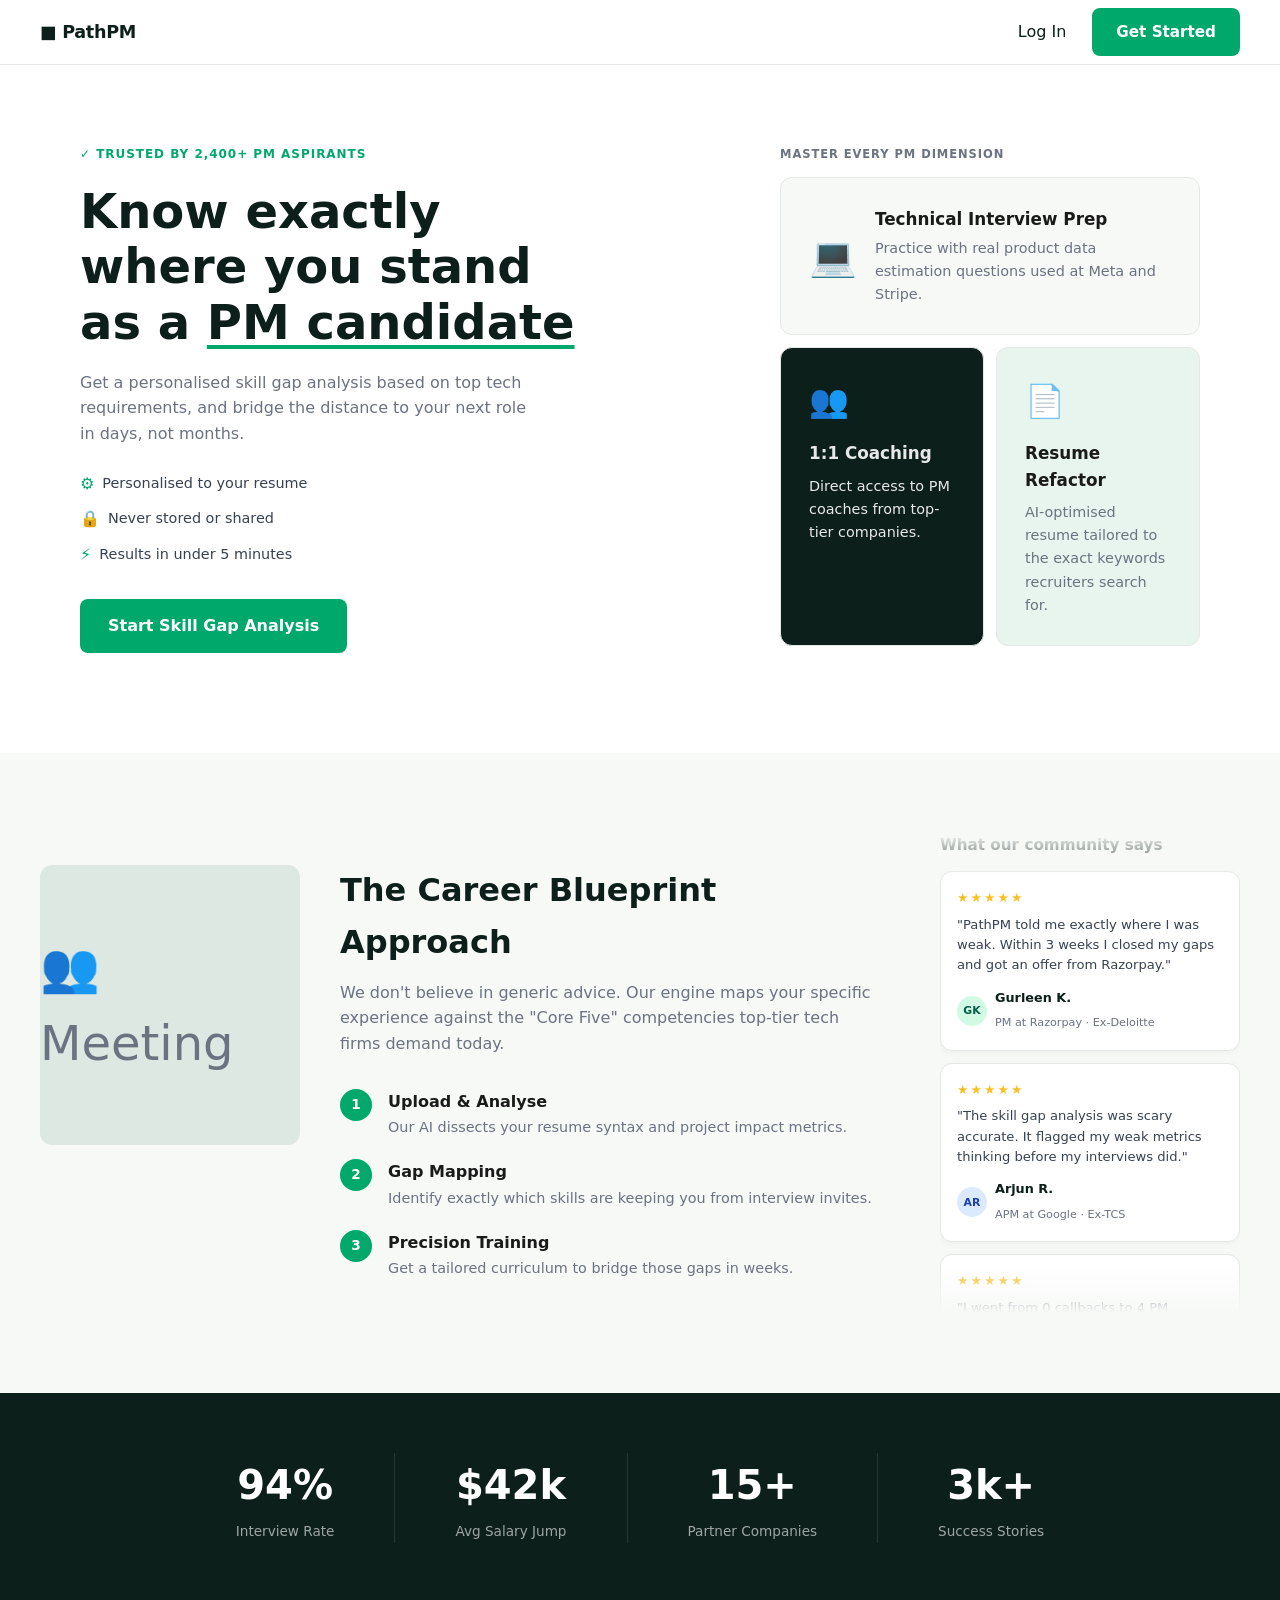
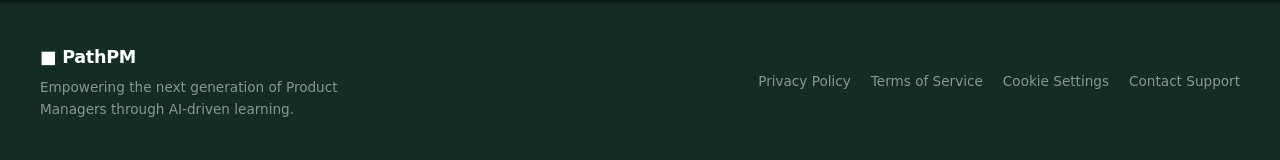
==== commit 7d52481a: "update" ====
--- a/index.html
+++ b/index.html
@@ -13,7 +13,7 @@
     <div class="nav-inner">
       <a href="index.html" class="logo">&#9632; PathPM</a>
       <div class="nav-actions">
-        <a href="auth.html" class="btn-ghost">Log In</a>
+        <a href="auth.html?tab=login" class="btn-ghost">Log In</a>
         <a href="auth.html" class="btn-primary">Get Started</a>
       </div>
     </div>
@@ -39,10 +39,12 @@
     <div class="hero-right hero-dim-right">
       <p class="dim-hero-label"><strong>Master every PM dimension</strong></p>
       <div class="dim-grid-hero">
-        <div class="dim-card light">
+        <div class="dim-card light dim-card-featured">
           <div class="dim-icon">&#128187;</div>
-          <h3>Technical Interview Prep</h3>
-          <p>Practice with real product data estimation questions used at Meta and Stripe.</p>
+          <div class="dim-card-text">
+            <h3>Technical Interview Prep</h3>
+            <p>Practice with real product data estimation questions used at Meta and Stripe.</p>
+          </div>
         </div>
         <div class="dim-card dark">
           <div class="dim-icon">&#128101;</div>
@@ -53,13 +55,6 @@
           <div class="dim-icon">&#128196;</div>
           <h3>Resume Refactor</h3>
           <p>AI-optimised resume tailored to the exact keywords recruiters search for.</p>
-        </div>
-        <div class="dim-card light">
-          <div class="dim-icon">&#127941;</div>
-          <h3>Milestone Certification</h3>
-          <p>Industry-recognised badges as you complete our skill modules.</p>
-          <div class="cert-bar"><div class="cert-fill"></div></div>
-          <span class="cert-tag">Enroll Now</span>
         </div>
       </div>
     </div>
--- a/styles.css
+++ b/styles.css
@@ -108,6 +108,11 @@
 .hero-dim-right { display: flex; flex-direction: column; gap: 14px; }
 .dim-hero-label { font-size: 0.72rem; font-weight: 700; letter-spacing: 0.08em; color: var(--text-muted); text-transform: uppercase; }
 .dim-grid-hero { display: grid; grid-template-columns: 1fr 1fr; gap: 12px; }
+.dim-card-featured { grid-column: 1 / -1; display: flex; align-items: center; gap: 18px; }
+.dim-card-featured .dim-icon { font-size: 2.4rem; margin-bottom: 0; flex-shrink: 0; }
+.dim-card-featured .dim-card-text { flex: 1; }
+.dim-card-featured .dim-card-text h3 { margin-bottom: 4px; }
+.dim-card-featured .dim-card-text p { margin: 0; }
 
 /* BLUEPRINT + TESTIMONIALS SIDE BY SIDE */
 .blueprint-with-testimonials { display: flex; gap: 48px; align-items: flex-start; }
@@ -655,7 +660,7 @@
   width: 260px; flex-shrink: 0;
   border-right: 1px solid var(--border);
   padding: 28px 24px;
-  background: #fff;
+  background: var(--light-bg);
 }
 .found-label { font-size: 1rem; font-weight: 700; color: var(--dark); margin-bottom: 16px; }
 .profile-card {
@@ -896,7 +901,7 @@
 .pathway-ai:hover { border-color: var(--green); background: rgba(0,168,107,0.15); }
 
 /* ===== MCQ PAGE ===== */
-.mcq-page { background: #f4f7f5; }
+.mcq-page { background: #fff; }
 .mcq-main { display: flex; align-items: center; justify-content: center; flex: 1; padding: 40px 24px; overflow-y: auto; }
 .mcq-card { background: #fff; border-radius: 20px; padding: 40px; max-width: 640px; width: 100%; box-shadow: 0 8px 40px rgba(0,0,0,0.08); }
 
@@ -992,10 +997,11 @@
 .assessment-layout {
   display: flex;
   height: calc(100vh - 64px);
+  background: #fff;
 }
 .side-panel {
   width: 240px; flex-shrink: 0;
-  background: #fff;
+  background: var(--light-bg);
   border-right: 1px solid var(--border);
   padding: 24px 20px;
   overflow-y: auto;
@@ -1235,34 +1241,34 @@
 /* ===== DASHBOARD (SCREEN 3.1) ===== */
 .dashboard-page { display: flex; min-height: 100vh; background: #f4f7f5; }
 
-.sidebar { width: 220px; flex-shrink: 0; background: var(--dark); display: flex; flex-direction: column; padding: 24px 0; position: fixed; top: 0; left: 0; bottom: 0; overflow-y: auto; }
-.db-logo { color: #fff; padding: 0 20px; margin-bottom: 20px; font-size: 1rem; }
+.sidebar { width: 220px; flex-shrink: 0; background: var(--light-bg); border-right: 1px solid var(--border); display: flex; flex-direction: column; padding: 24px 0; position: fixed; top: 0; left: 0; bottom: 0; overflow-y: auto; }
+.db-logo { color: var(--dark); padding: 0 20px; margin-bottom: 20px; font-size: 1rem; }
 
 /* Sidebar profile block */
-.sidebar-profile { display: flex; flex-direction: column; align-items: center; gap: 6px; padding: 16px 20px 14px; border-bottom: 1px solid rgba(255,255,255,0.1); margin-bottom: 8px; }
+.sidebar-profile { display: flex; flex-direction: column; align-items: center; gap: 6px; padding: 16px 20px 14px; border-bottom: 1px solid var(--border); margin-bottom: 8px; }
 .sidebar-profile .sp-avatar { width: 48px; height: 48px; font-size: 1rem; }
-.sidebar-profile .sp-name { color: #fff; font-size: 0.88rem; font-weight: 600; text-align: center; }
-.sidebar-profile .sp-role-badge { background: rgba(0,168,107,0.2); color: #6ee7b7; border: 1px solid rgba(0,168,107,0.3); font-size: 0.68rem; padding: 2px 10px; border-radius: 20px; font-weight: 600; letter-spacing: 0.04em; }
-.sidebar-score-block { margin: 0 16px 12px; background: rgba(255,255,255,0.05); border: 1px solid rgba(255,255,255,0.1); border-radius: 10px; padding: 12px 14px; }
-.sidebar-score-block .sp-score-label { color: rgba(255,255,255,0.45); font-size: 0.65rem; letter-spacing: 0.08em; }
-.sidebar-score-block .sp-score-num { color: #fff; font-size: 1.5rem; }
-.sidebar-score-block .sp-score-sub { color: rgba(255,255,255,0.4); font-size: 0.75rem; }
-.sidebar-score-block .sp-score-bar { background: rgba(255,255,255,0.12); margin-top: 8px; }
+.sidebar-profile .sp-name { color: var(--dark); font-size: 0.88rem; font-weight: 600; text-align: center; }
+.sidebar-profile .sp-role-badge { background: #d1fae5; color: #065f46; border: 1px solid #6ee7b7; font-size: 0.68rem; padding: 2px 10px; border-radius: 20px; font-weight: 600; letter-spacing: 0.04em; }
+.sidebar-score-block { margin: 0 16px 12px; background: #fff; border: 1px solid var(--border); border-radius: 10px; padding: 12px 14px; }
+.sidebar-score-block .sp-score-label { color: var(--text-muted); font-size: 0.65rem; letter-spacing: 0.08em; }
+.sidebar-score-block .sp-score-num { color: var(--dark); font-size: 1.5rem; }
+.sidebar-score-block .sp-score-sub { color: var(--text-muted); font-size: 0.75rem; }
+.sidebar-score-block .sp-score-bar { background: var(--border); margin-top: 8px; }
 .sidebar-score-block .sp-bar-fill { background: var(--green); }
 
 .sidebar-back { padding: 16px 20px 0; }
-.sidebar-btn-back { color: rgba(255,255,255,0.6); font-size: 0.82rem; font-weight: 500; }
-.sidebar-btn-back:hover { color: #fff; }
-.sidebar-link { display: flex; align-items: center; gap: 10px; padding: 11px 20px; color: rgba(255,255,255,0.55); font-size: 0.85rem; font-weight: 500; transition: all 0.2s; border-left: 3px solid transparent; }
-.sidebar-link:hover { color: #fff; background: rgba(255,255,255,0.06); }
-.sidebar-link.active { color: #fff; border-left-color: var(--green); background: rgba(0,168,107,0.12); }
-
-.streak-box { padding: 16px 20px; border-top: 1px solid rgba(255,255,255,0.1); }
+.sidebar-btn-back { color: var(--text-muted); font-size: 0.82rem; font-weight: 500; }
+.sidebar-btn-back:hover { color: var(--dark); }
+.sidebar-link { display: flex; align-items: center; gap: 10px; padding: 11px 20px; color: var(--text-muted); font-size: 0.85rem; font-weight: 500; transition: all 0.2s; border-left: 3px solid transparent; }
+.sidebar-link:hover { color: var(--dark); background: rgba(0,168,107,0.06); }
+.sidebar-link.active { color: var(--dark); border-left-color: var(--green); background: rgba(0,168,107,0.1); }
+
+.streak-box { padding: 16px 20px; border-top: 1px solid var(--border); }
 .streak-header { display: flex; align-items: center; gap: 6px; margin-bottom: 10px; }
 .streak-fire { font-size: 1rem; }
-.streak-label { font-size: 0.7rem; font-weight: 700; letter-spacing: 0.06em; color: rgba(255,255,255,0.5); }
+.streak-label { font-size: 0.7rem; font-weight: 700; letter-spacing: 0.06em; color: var(--text-muted); }
 .streak-dots { display: flex; gap: 5px; }
-.sdot { width: 10px; height: 10px; border-radius: 50%; background: rgba(255,255,255,0.15); }
+.sdot { width: 10px; height: 10px; border-radius: 50%; background: var(--border); }
 .sdot.done { background: var(--green); }
 .sdot.active { background: #fbbf24; }
 
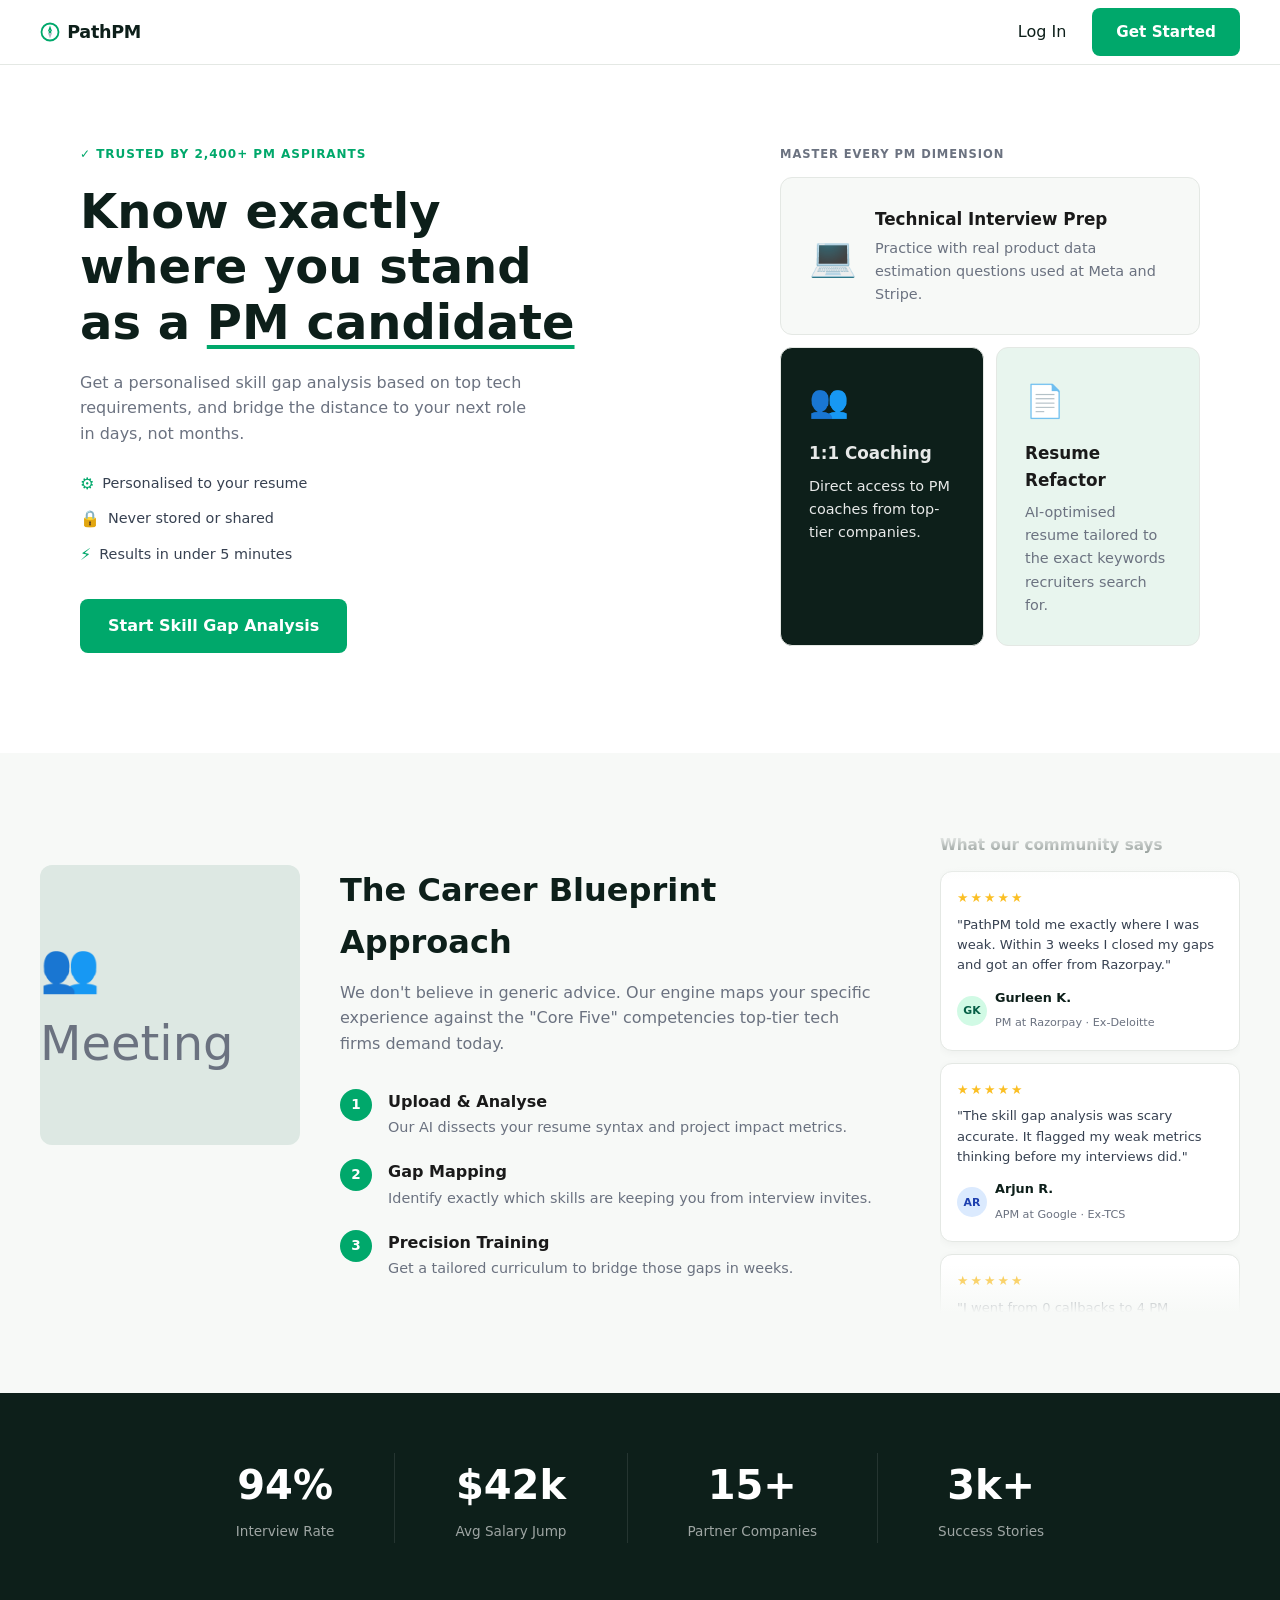
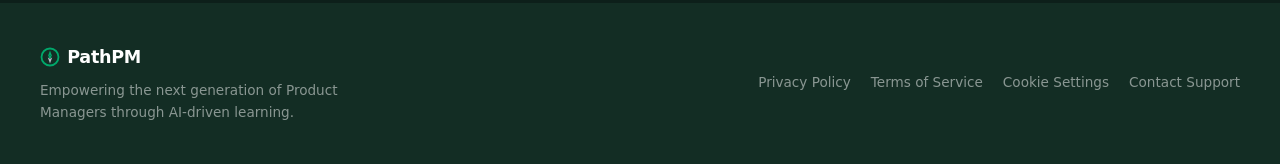
==== commit 19f3b530: "update" ====
--- a/index.html
+++ b/index.html
@@ -11,7 +11,7 @@
   <!-- NAV -->
   <nav class="navbar">
     <div class="nav-inner">
-      <a href="index.html" class="logo">&#9632; PathPM</a>
+      <a href="index.html" class="logo"><span class="logo-dot"></span> PathPM</a>
       <div class="nav-actions">
         <a href="auth.html?tab=login" class="btn-ghost">Log In</a>
         <a href="auth.html" class="btn-primary">Get Started</a>
@@ -216,7 +216,7 @@
   <footer class="footer">
     <div class="footer-inner">
       <div class="footer-brand">
-        <span class="logo">&#9632; PathPM</span>
+        <span class="logo"><span class="logo-dot"></span> PathPM</span>
         <p>Empowering the next generation of Product Managers through AI-driven learning.</p>
       </div>
       <div class="footer-links">
--- a/styles.css
+++ b/styles.css
@@ -74,7 +74,7 @@
   display: flex; align-items: center; gap: 32px;
   height: 64px;
 }
-.logo { font-weight: 700; font-size: 1.1rem; color: var(--dark); letter-spacing: -0.3px; }
+.logo { font-weight: 700; font-size: 1.1rem; color: var(--dark); letter-spacing: -0.3px; display: inline-flex; align-items: center; gap: 7px; }
 .nav-actions { display: flex; align-items: center; gap: 8px; margin-left: auto; }
 
 /* ===== HERO ===== */
@@ -420,7 +420,7 @@
   position: relative;
 }
 .on-logo { font-weight: 700; font-size: 1rem; color: var(--dark); display: flex; align-items: center; gap: 6px; }
-.logo-dot { width: 10px; height: 10px; background: var(--green); border-radius: 50%; display: inline-block; }
+.logo-dot { width: 1.15em; height: 1.15em; flex-shrink: 0; display: inline-block; vertical-align: -0.15em; background: url("data:image/svg+xml,%3Csvg width='20' height='20' viewBox='0 0 20 20' fill='none' xmlns='http://www.w3.org/2000/svg'%3E%3Ccircle cx='10' cy='10' r='8.5' stroke='%2300a86b' stroke-width='1.8'/%3E%3Cpath d='M10 3.5L12.2 9.5L10 8.2L7.8 9.5Z' fill='%2300a86b'/%3E%3Cpath d='M10 16.5L7.8 10.5L10 11.8L12.2 10.5Z' fill='%23b0b7c3'/%3E%3Ccircle cx='10' cy='10' r='1.4' fill='%2300a86b'/%3E%3C/svg%3E") no-repeat center; background-size: contain; }
 
 .stepper { display: flex; align-items: center; gap: 0; flex: 1; justify-content: center; }
 .step { display: flex; align-items: center; gap: 8px; }
@@ -1467,8 +1467,8 @@
 .rs-exp-entry { margin-bottom: 16px; }
 .rs-exp-entry:last-child { margin-bottom: 0; }
 .rs-exp { display: flex; justify-content: space-between; font-size: 0.82rem; font-weight: 700; margin-bottom: 6px; }
-.rs-bullets { padding-left: 16px; }
-.rs-bullets li { font-size: 0.8rem; color: #374151; line-height: 1.55; margin-bottom: 5px; }
+.rs-bullets { padding-left: 20px; list-style: disc; }
+.rs-bullets li { font-size: 0.8rem; color: #374151; line-height: 1.55; margin-bottom: 5px; list-style: disc; }
 .rs-tags { display: flex; flex-wrap: wrap; gap: 6px; }
 .rs-tag { background: var(--light-bg); border: 1px solid var(--border); font-size: 0.75rem; font-weight: 600; padding: 3px 10px; border-radius: 20px; color: var(--dark); }
 .rb-right { width: 260px; flex-shrink: 0; padding: 24px 20px; border-left: 1px solid var(--border); background: #fff; overflow-y: auto; display: flex; flex-direction: column; gap: 20px; }
